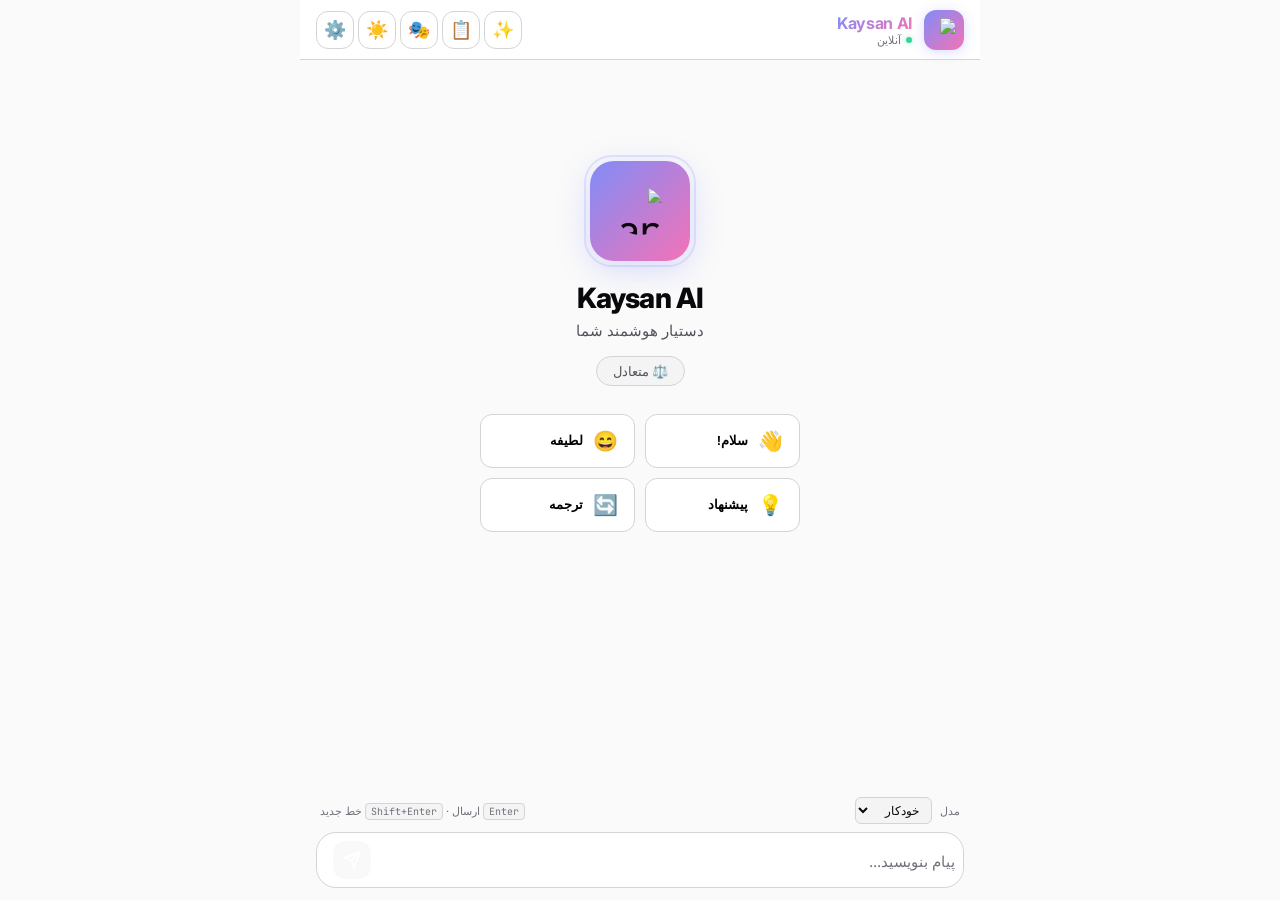
==== web/index.html @ a4ddde51 "UI/UX improvements and bug fixes - Enlarged welcome logo from 20px to 48px - Added welcomeIn animati" ====
<!DOCTYPE html>
<html lang="fa" dir="rtl">
<head>
  <meta charset="UTF-8">
  <meta name="viewport" content="width=device-width, initial-scale=1.0">
  <meta name="description" content="Kaysan AI — دستیار هوشمند شما">
  <meta name="theme-color" content="#818cf8">
  <meta name="apple-mobile-web-app-capable" content="yes">
  <meta name="apple-mobile-web-app-status-bar-style" content="black-translucent">
  <title>Kaysan AI</title>
  <link rel="manifest" href="/manifest.json">
  <link rel="icon" href="/logo.png">
  <link rel="preconnect" href="https://fonts.googleapis.com">
  <link rel="preconnect" href="https://fonts.gstatic.com" crossorigin>
  <link href="https://fonts.googleapis.com/css2?family=Inter:wght@300;400;500;600;700;800;900&family=JetBrains+Mono:wght@400;500&display=swap" rel="stylesheet">
  <link rel="stylesheet" href="style.css">
</head>
<body>
  <div id="app">
    <noscript>
      <div style="text-align:center;padding:40px;color:#fafafa;background:#09090b;min-height:100vh;font-family:Inter,sans-serif;">
        <h1>Kaysan AI</h1>
        <p>برای استفاده از Kaysan AI جاوااسکریپت را فعال کنید.</p>
      </div>
    </noscript>

    <header class="header" role="banner">
      <div class="header-l">
        <div class="brand">
          <div class="brand-icon">
            <img src="/logo.png" alt="Kaysan" class="brain-emoji" style="width:24px;height:24px;border-radius:50%;">
            <span class="pulse-ring"></span>
          </div>
          <div class="brand-text">
            <div class="brand-name">Kaysan AI</div>
            <div class="brand-status">
              <span class="status-dot"></span>
              <span id="status-text">آنلاین</span>
            </div>
          </div>
        </div>
      </div>
      <div class="header-r">
        <button id="new-chat-btn" class="icon-btn" aria-label="New Chat" title="مکالمه جدید">
          <span class="icon-text">✨</span>
        </button>
        <button id="history-btn" class="icon-btn" aria-label="History" title="تاریخچه">
          <span class="icon-text">📋</span>
        </button>
        <button id="personality-toggle" class="icon-btn" aria-label="Personality">
          <span class="icon-text">🎭</span>
        </button>
        <button id="theme-toggle" class="icon-btn" aria-label="Theme">
          <span class="icon-text" id="theme-icon">🌙</span>
        </button>
        <button id="settings-btn" class="icon-btn" aria-label="Settings" title="تنظیمات">
          <span class="icon-text">⚙️</span>
        </button>
      </div>
    </header>

    <aside id="personality-panel" class="sidebar" role="complementary" aria-label="تنظیمات شخصیت">
      <div class="sidebar-head">
        <h2>تنظیمات شخصیت</h2>
        <button id="sidebar-close" class="icon-btn-sm" aria-label="Close">✕</button>
      </div>
      <div class="sidebar-body">
        <div class="group">
          <div class="group-label">حالت پیش‌فرض</div>
          <div id="preset-list" class="preset-list"></div>
        </div>
        <div class="group">
          <div class="group-label">تنظیمات دقیق</div>
          <div class="slider-row">
            <div class="slider-head">
              <span>لحن</span>
              <span class="slider-val" id="val-tone"></span>
            </div>
            <input type="range" id="s-tone" min="0" max="4" value="2" class="slider">
            <div class="slider-labels"><span>رک</span><span>ملایم</span><span>عادی</span><span>رسمی</span><span>پرانرژی</span></div>
          </div>
          <div class="slider-row">
            <div class="slider-head">
              <span>حجم پاسخ</span>
              <span class="slider-val" id="val-verbosity"></span>
            </div>
            <input type="range" id="s-verbosity" min="0" max="3" value="1" class="slider">
            <div class="slider-labels"><span>خیلی کوتاه</span><span>کوتاه</span><span>متعادل</span><span>مفصل</span></div>
          </div>
          <div class="slider-row">
            <div class="slider-head">
              <span>طنز</span>
              <span class="slider-val" id="val-humor"></span>
            </div>
            <input type="range" id="s-humor" min="0" max="3" value="1" class="slider">
            <div class="slider-labels"><span>بدون</span><span>کم</span><span>متعادل</span><span>زیاد</span></div>
          </div>
          <div class="slider-row">
            <div class="slider-head">
              <span>ایموجی</span>
              <span class="slider-val" id="val-emoji"></span>
            </div>
            <input type="range" id="s-emoji" min="0" max="3" value="1" class="slider">
            <div class="slider-labels"><span>بدون</span><span>کم</span><span>عادی</span><span>زیاد</span></div>
          </div>
          <div class="slider-row">
            <div class="slider-head">
              <span>احساسات</span>
              <span class="slider-val" id="val-emotion"></span>
            </div>
            <input type="range" id="s-emotion" min="0" max="3" value="1" class="slider">
            <div class="slider-labels"><span>آرام</span><span>عادی</span><span>گرم</span><span>پرانرژی</span></div>
          </div>
        </div>
        <div class="group">
          <div class="group-label">پرامپت سفارشی</div>
          <textarea id="custom-prompt" class="textarea" rows="3" placeholder="مثلاً: تو یه دوست صمیمی هستی که همیشه با شوخی جواب میدی..."></textarea>
        </div>
        <div class="group">
          <button id="save-btn" class="btn-primary">ذخیره تنظیمات</button>
          <button id="reset-btn" class="btn-ghost">بازنشانی</button>
        </div>
      </div>
    </aside>

    <aside id="history-panel" class="sidebar sidebar-left" role="complementary" aria-label="تاریخچه مکالمات">
      <div class="sidebar-head">
        <h2>تاریخچه</h2>
        <button id="history-close" class="icon-btn-sm" aria-label="Close">✕</button>
      </div>
      <div class="sidebar-body">
        <div id="conversations-list" class="conversations-list"></div>
      </div>
    </aside>

    <aside id="settings-panel" class="sidebar sidebar-left" role="complementary" aria-label="تنظیمات">
      <div class="sidebar-head">
        <h2>تنظیمات</h2>
        <button id="settings-close" class="icon-btn-sm" aria-label="Close">✕</button>
      </div>
      <div class="sidebar-body">
        <div class="group">
          <div class="group-label">زبان</div>
          <div id="lang-selector" class="lang-selector">
            <button class="lang-btn active" data-lang="ku">کوردی</button>
            <button class="lang-btn" data-lang="fa">فارسی</button>
            <button class="lang-btn" data-lang="en">English</button>
          </div>
        </div>
        <div class="group">
          <div class="group-label">صدا</div>
          <div class="toggle-row">
            <span>ورودی صوتی</span>
            <label class="toggle">
              <input type="checkbox" id="voice-input-toggle">
              <span class="toggle-slider"></span>
            </label>
          </div>
          <div class="toggle-row">
            <span>خروجی صوتی</span>
            <label class="toggle">
              <input type="checkbox" id="voice-output-toggle">
              <span class="toggle-slider"></span>
            </label>
          </div>
        </div>
        <div class="group">
          <div class="group-label">پیشرفته</div>
          <div class="toggle-row">
            <span>استریمینگ پاسخ</span>
            <label class="toggle">
              <input type="checkbox" id="streaming-toggle" checked>
              <span class="toggle-slider"></span>
            </label>
          </div>
          <button id="clear-all-btn" class="btn-ghost btn-danger">پاک کردن همه مکالمات</button>
        </div>
      </div>
    </aside>

    <div id="sidebar-backdrop" class="backdrop" aria-hidden="true"></div>

    <main class="chat-area" id="chat-area" role="log" aria-live="polite" aria-label="ناحیه چت">
      <div id="welcome-screen" class="welcome">
        <div class="welcome-icon">
          <img src="/logo.png" alt="Kaysan" style="width:48px;height:48px;border-radius:50%;">
        </div>
        <h1>Kaysan AI</h1>
        <p class="welcome-sub">دستیار هوشمند شما</p>
        <div id="personality-badge" class="badge">⚖️ متعادل</div>
        <div class="quick-grid">
          <button class="quick-card" data-msg="سلام، حالت چطوره؟" aria-label="سلام">
            <span class="quick-emoji">👋</span>
            <span class="quick-text">سلام!</span>
          </button>
          <button class="quick-card" data-msg="یه لطیفه بگو" aria-label="لطیفه">
            <span class="quick-emoji">😄</span>
            <span class="quick-text">لطیفه</span>
          </button>
          <button class="quick-card" data-msg="یه پیشنهاد بده" aria-label="پیشنهاد">
            <span class="quick-emoji">💡</span>
            <span class="quick-text">پیشنهاد</span>
          </button>
          <button class="quick-card" data-msg="ترجمه کن: hello world" aria-label="ترجمه">
            <span class="quick-emoji">🔄</span>
            <span class="quick-text">ترجمه</span>
          </button>
        </div>
      </div>

      <div id="messages" class="messages"></div>

      <div id="typing-indicator" class="typing hidden">
        <div class="typing-avatar"><img src="/logo.png" alt="Kaysan" style="width:24px;height:24px;border-radius:50%;"></div>
        <div class="typing-bubble">
          <span class="dot"></span>
          <span class="dot"></span>
          <span class="dot"></span>
        </div>
      </div>
    </main>

    <footer class="input-footer" role="contentinfo">
      <div class="input-chrome">
        <div class="input-toolbar">
          <div class="model-pill">
            <span class="model-label">مدل</span>
            <select id="model-select" class="model-select" aria-label="انتخاب مدل">
              <option value="auto">خودکار</option>
              <option value="chat">چت</option>
              <option value="code">کد</option>
              <option value="reason">استدلال</option>
            </select>
          </div>
          <div class="shortcut-hint">
            <kbd>Enter</kbd> ارسال · <kbd>Shift+Enter</kbd> خط جدید
          </div>
        </div>
        <div class="input-box">
          <button id="voice-btn" class="voice-btn" aria-label="Voice Input" title="ورودی صوتی">
            <svg width="18" height="18" viewBox="0 0 24 24" fill="none" stroke="currentColor" stroke-width="2" stroke-linecap="round" stroke-linejoin="round">
              <path d="M12 1a3 3 0 0 0-3 3v8a3 3 0 0 0 6 0V4a3 3 0 0 0-3-3z"></path>
              <path d="M19 10v2a7 7 0 0 1-14 0v-2"></path>
              <line x1="12" y1="19" x2="12" y2="23"></line>
              <line x1="8" y1="23" x2="16" y2="23"></line>
            </svg>
          </button>
          <textarea id="msg-input" class="msg-input" rows="1" placeholder="پیام بنویسید..." aria-label="پیام"></textarea>
          <button id="send-btn" class="send-btn" disabled aria-label="Send">
            <svg width="18" height="18" viewBox="0 0 24 24" fill="none" stroke="currentColor" stroke-width="2.5" stroke-linecap="round" stroke-linejoin="round">
              <line x1="22" y1="2" x2="11" y2="13"></line>
              <polygon points="22 2 15 22 11 13 2 9 22 2"></polygon>
            </svg>
          </button>
        </div>
      </div>
    </footer>
  </div>

  <div id="toast" class="toast hidden" aria-live="assertive"></div>

  <div id="keyboard-shortcuts" class="shortcuts-overlay hidden">
    <div class="shortcuts-card">
      <h3>میانبرهای صفحه‌کلید</h3>
      <div class="shortcut-list">
        <div class="shortcut-item"><kbd>Ctrl</kbd>+<kbd>K</kbd><span>جستجو</span></div>
        <div class="shortcut-item"><kbd>Ctrl</kbd>+<kbd>/</kbd><span>راهنما</span></div>
        <div class="shortcut-item"><kbd>Ctrl</kbd>+<kbd>N</kbd><span>مکالمه جدید</span></div>
        <div class="shortcut-item"><kbd>Ctrl</kbd>+<kbd>Shift</kbd>+<kbd>C</kbd><span>کپی آخرین پاسخ</span></div>
        <div class="shortcut-item"><kbd>Esc</kbd><span>بستن پنل</span></div>
      </div>
      <button id="close-shortcuts" class="btn-ghost">بستن</button>
    </div>
  </div>

  <script src="app.js"></script>
</body>
</html>
---- web/style.css ----
/* ============================================
   Kaysan AI — Modern UI (2026)
   ============================================ */

:root {
  --c-bg: #09090b;
  --c-surface: #111113;
  --c-surface-2: #18181b;
  --c-surface-3: #1f1f23;
  --c-border: #27272a;
  --c-border-2: #3f3f46;
  --c-text: #fafafa;
  --c-text-2: #a1a1aa;
  --c-text-3: #71717a;
  --c-accent: #818cf8;
  --c-accent-2: #6366f1;
  --c-accent-3: #4f46e5;
  --c-pink: #f472b6;
  --c-green: #34d399;
  --c-red: #f87171;
  --c-orange: #fb923c;
  --c-gradient: linear-gradient(135deg, #818cf8, #f472b6);

  --header-h: 60px;
  --footer-h: 72px;
  --sidebar-w: 340px;
  --radius: 12px;
  --radius-lg: 16px;
  --radius-xl: 20px;

  --font: 'Inter', -apple-system, BlinkMacSystemFont, sans-serif;
  --font-mono: 'JetBrains Mono', monospace;

  --transition-fast: 0.15s cubic-bezier(0.4, 0, 0.2, 1);
  --transition-normal: 0.3s cubic-bezier(0.4, 0, 0.2, 1);
  --transition-spring: 0.5s cubic-bezier(0.34, 1.56, 0.64, 1);
}

body.light {
  --c-bg: #fafafa;
  --c-surface: #ffffff;
  --c-surface-2: #f4f4f5;
  --c-surface-3: #e4e4e7;
  --c-border: #d4d4d8;
  --c-border-2: #a1a1aa;
  --c-text: #09090b;
  --c-text-2: #52525b;
  --c-text-3: #71717a;
}

/* ============================================
   Reset & Base
   ============================================ */
*, *::before, *::after {
  margin: 0;
  padding: 0;
  box-sizing: border-box;
}

html {
  height: 100%;
  -webkit-text-size-adjust: 100%;
}

body {
  height: 100%;
  font-family: var(--font);
  background: var(--c-bg);
  color: var(--c-text);
  overflow: hidden;
  -webkit-font-smoothing: antialiased;
  -moz-osx-font-smoothing: grayscale;
}

/* ============================================
   Focus Styles (Accessibility)
   ============================================ */
:focus-visible {
  outline: 2px solid var(--c-accent);
  outline-offset: 2px;
}

button:focus-visible,
input:focus-visible,
select:focus-visible,
textarea:focus-visible {
  outline: 2px solid var(--c-accent);
  outline-offset: 2px;
}

/* ============================================
   Reduced Motion
   ============================================ */
@media (prefers-reduced-motion: reduce) {
  *, *::before, *::after {
    animation-duration: 0.01ms !important;
    animation-iteration-count: 1 !important;
    transition-duration: 0.01ms !important;
  }
}

/* ============================================
   App Shell
   ============================================ */
#app {
  display: flex;
  flex-direction: column;
  height: 100%;
  max-width: 680px;
  margin: 0 auto;
  position: relative;
}

/* ============================================
   Header
   ============================================ */
.header {
  height: var(--header-h);
  display: flex;
  align-items: center;
  justify-content: space-between;
  padding: 0 16px;
  background: var(--c-surface);
  border-bottom: 1px solid var(--c-border);
  flex-shrink: 0;
  z-index: 50;
  backdrop-filter: blur(12px);
  -webkit-backdrop-filter: blur(12px);
}

.brand {
  display: flex;
  align-items: center;
  gap: 12px;
}

.brand-icon {
  position: relative;
  width: 40px;
  height: 40px;
  display: flex;
  align-items: center;
  justify-content: center;
  background: var(--c-gradient);
  border-radius: var(--radius);
  font-size: 20px;
  box-shadow: 0 2px 12px rgba(129, 140, 248, 0.3);
  transition: all var(--transition-normal);
}

.brand-icon:hover {
  transform: scale(1.05);
  box-shadow: 0 4px 20px rgba(129, 140, 248, 0.5);
}

.pulse-ring {
  position: absolute;
  inset: -3px;
  border: 2px solid var(--c-accent);
  border-radius: calc(var(--radius) + 3px);
  opacity: 0;
  animation: pulse-ring 3s ease-out infinite;
}

@keyframes pulse-ring {
  0% { opacity: 0.6; transform: scale(0.95); }
  100% { opacity: 0; transform: scale(1.15); }
}

.brand-text {
  display: flex;
  flex-direction: column;
}

.brand-name {
  font-size: 16px;
  font-weight: 700;
  letter-spacing: -0.02em;
  background: var(--c-gradient);
  -webkit-background-clip: text;
  -webkit-text-fill-color: transparent;
  background-clip: text;
}

.brand-status {
  display: flex;
  align-items: center;
  gap: 5px;
  font-size: 11px;
  color: var(--c-text-3);
}

.status-dot {
  width: 6px;
  height: 6px;
  background: var(--c-green);
  border-radius: 50%;
  box-shadow: 0 0 6px rgba(52, 211, 153, 0.5);
}

.header-r {
  display: flex;
  gap: 4px;
}

.icon-btn {
  width: 38px;
  height: 38px;
  display: flex;
  align-items: center;
  justify-content: center;
  background: transparent;
  border: 1px solid var(--c-border);
  border-radius: var(--radius);
  cursor: pointer;
  transition: all var(--transition-fast);
  font-size: 18px;
}

.icon-btn:hover {
  background: var(--c-surface-2);
  border-color: var(--c-border-2);
}

.icon-btn:active {
  transform: scale(0.92);
}

/* ============================================
   Sidebars
   ============================================ */
.sidebar {
  position: fixed;
  top: 0;
  right: 0;
  width: var(--sidebar-w);
  height: 100%;
  background: var(--c-surface);
  border-left: 1px solid var(--c-border);
  z-index: 200;
  transform: translateX(100%);
  transition: transform var(--transition-normal);
  display: flex;
  flex-direction: column;
  overflow: hidden;
}

.sidebar-left {
  right: auto;
  left: 0;
  border-left: none;
  border-right: 1px solid var(--c-border);
  transform: translateX(-100%);
}

.sidebar-left.open {
  transform: translateX(0);
}

.sidebar.open {
  transform: translateX(0);
}

.sidebar-head {
  display: flex;
  align-items: center;
  justify-content: space-between;
  padding: 16px 20px;
  border-bottom: 1px solid var(--c-border);
  flex-shrink: 0;
}

.sidebar-head h2 {
  font-size: 16px;
  font-weight: 700;
}

.icon-btn-sm {
  width: 30px;
  height: 30px;
  display: flex;
  align-items: center;
  justify-content: center;
  background: var(--c-surface-2);
  border: none;
  border-radius: 8px;
  color: var(--c-text-2);
  font-size: 14px;
  cursor: pointer;
  transition: all var(--transition-fast);
}

.icon-btn-sm:hover {
  background: var(--c-surface-3);
  color: var(--c-text);
}

.sidebar-body {
  flex: 1;
  overflow-y: auto;
  padding: 16px 20px;
  scrollbar-width: thin;
  scrollbar-color: var(--c-border) transparent;
}

.sidebar-body::-webkit-scrollbar { width: 4px; }
.sidebar-body::-webkit-scrollbar-track { background: transparent; }
.sidebar-body::-webkit-scrollbar-thumb { background: var(--c-border); border-radius: 4px; }

.group {
  margin-bottom: 24px;
}

.group-label {
  font-size: 11px;
  font-weight: 600;
  color: var(--c-text-3);
  text-transform: uppercase;
  letter-spacing: 0.08em;
  margin-bottom: 12px;
}

/* Preset List */
.preset-list {
  display: grid;
  grid-template-columns: 1fr 1fr;
  gap: 8px;
}

.preset-item {
  display: flex;
  align-items: center;
  gap: 10px;
  padding: 12px;
  background: var(--c-surface-2);
  border: 1.5px solid transparent;
  border-radius: var(--radius);
  cursor: pointer;
  transition: all var(--transition-fast);
}

.preset-item:hover {
  border-color: var(--c-border-2);
}

.preset-item.active {
  border-color: var(--c-accent);
  background: rgba(129, 140, 248, 0.08);
}

.preset-item.active .preset-icon {
  transform: scale(1.1);
}

.preset-icon {
  font-size: 22px;
  transition: transform var(--transition-fast);
}

.preset-name {
  font-size: 13px;
  font-weight: 600;
  line-height: 1.3;
}

/* Sliders */
.slider-row {
  margin-bottom: 18px;
}

.slider-head {
  display: flex;
  justify-content: space-between;
  align-items: center;
  margin-bottom: 8px;
}

.slider-head span:first-child {
  font-size: 13px;
  font-weight: 500;
}

.slider-val {
  font-size: 12px;
  color: var(--c-accent);
  font-weight: 600;
}

.slider {
  width: 100%;
  height: 4px;
  -webkit-appearance: none;
  appearance: none;
  background: var(--c-surface-3);
  border-radius: 4px;
  outline: none;
  cursor: pointer;
}

.slider::-webkit-slider-thumb {
  -webkit-appearance: none;
  width: 16px;
  height: 16px;
  background: var(--c-accent);
  border-radius: 50%;
  cursor: pointer;
  box-shadow: 0 0 8px rgba(129, 140, 248, 0.4);
  transition: transform var(--transition-fast);
}

.slider::-webkit-slider-thumb:hover {
  transform: scale(1.2);
}

.slider::-moz-range-thumb {
  width: 16px;
  height: 16px;
  background: var(--c-accent);
  border: none;
  border-radius: 50%;
  cursor: pointer;
}

.slider-labels {
  display: flex;
  justify-content: space-between;
  margin-top: 4px;
  font-size: 10px;
  color: var(--c-text-3);
}

/* Textarea */
.textarea {
  width: 100%;
  padding: 10px 12px;
  background: var(--c-surface-2);
  border: 1px solid var(--c-border);
  border-radius: var(--radius);
  color: var(--c-text);
  font-size: 13px;
  font-family: var(--font);
  resize: vertical;
  min-height: 60px;
  line-height: 1.5;
  transition: border-color var(--transition-fast);
}

.textarea:focus {
  outline: none;
  border-color: var(--c-accent);
}

.textarea::placeholder {
  color: var(--c-text-3);
}

/* Buttons */
.btn-primary {
  width: 100%;
  padding: 12px;
  background: var(--c-gradient);
  border: none;
  border-radius: var(--radius);
  color: #fff;
  font-size: 14px;
  font-weight: 600;
  font-family: var(--font);
  cursor: pointer;
  transition: all var(--transition-fast);
  margin-bottom: 8px;
}

.btn-primary:hover {
  box-shadow: 0 4px 16px rgba(129, 140, 248, 0.35);
  transform: translateY(-1px);
}

.btn-primary:active {
  transform: translateY(0);
}

.btn-ghost {
  width: 100%;
  padding: 10px;
  background: transparent;
  border: 1px solid var(--c-border);
  border-radius: var(--radius);
  color: var(--c-text-2);
  font-size: 13px;
  font-family: var(--font);
  cursor: pointer;
  transition: all var(--transition-fast);
}

.btn-ghost:hover {
  background: var(--c-surface-2);
  color: var(--c-text);
}

.btn-danger {
  border-color: var(--c-red);
  color: var(--c-red);
}

.btn-danger:hover {
  background: rgba(248, 113, 113, 0.1);
}

/* Lang Selector */
.lang-selector {
  display: flex;
  gap: 8px;
}

.lang-btn {
  flex: 1;
  padding: 10px;
  background: var(--c-surface-2);
  border: 1.5px solid transparent;
  border-radius: var(--radius);
  color: var(--c-text-2);
  font-size: 13px;
  font-weight: 600;
  font-family: var(--font);
  cursor: pointer;
  transition: all var(--transition-fast);
}

.lang-btn:hover {
  border-color: var(--c-border-2);
}

.lang-btn.active {
  border-color: var(--c-accent);
  background: rgba(129, 140, 248, 0.08);
  color: var(--c-accent);
}

/* Toggle */
.toggle-row {
  display: flex;
  align-items: center;
  justify-content: space-between;
  padding: 10px 0;
  border-bottom: 1px solid var(--c-border);
}

.toggle-row:last-child {
  border-bottom: none;
}

.toggle-row span {
  font-size: 13px;
  font-weight: 500;
}

.toggle {
  position: relative;
  width: 44px;
  height: 24px;
}

.toggle input {
  opacity: 0;
  width: 0;
  height: 0;
}

.toggle-slider {
  position: absolute;
  inset: 0;
  background: var(--c-surface-3);
  border-radius: 12px;
  cursor: pointer;
  transition: background var(--transition-fast);
}

.toggle-slider::before {
  content: '';
  position: absolute;
  width: 18px;
  height: 18px;
  left: 3px;
  bottom: 3px;
  background: #fff;
  border-radius: 50%;
  transition: transform var(--transition-fast);
}

.toggle input:checked + .toggle-slider {
  background: var(--c-accent);
}

.toggle input:checked + .toggle-slider::before {
  transform: translateX(20px);
}

/* Conversations List */
.conversations-list {
  display: flex;
  flex-direction: column;
  gap: 4px;
}

.conv-item {
  display: flex;
  align-items: center;
  gap: 10px;
  padding: 12px;
  background: var(--c-surface-2);
  border: 1.5px solid transparent;
  border-radius: var(--radius);
  cursor: pointer;
  transition: all var(--transition-fast);
}

.conv-item:hover {
  border-color: var(--c-border-2);
}

.conv-item.active {
  border-color: var(--c-accent);
  background: rgba(129, 140, 248, 0.08);
}

.conv-icon {
  font-size: 18px;
}

.conv-info {
  flex: 1;
  min-width: 0;
}

.conv-title {
  font-size: 13px;
  font-weight: 600;
  white-space: nowrap;
  overflow: hidden;
  text-overflow: ellipsis;
}

.conv-date {
  font-size: 11px;
  color: var(--c-text-3);
}

.conv-delete {
  width: 24px;
  height: 24px;
  display: flex;
  align-items: center;
  justify-content: center;
  background: transparent;
  border: none;
  border-radius: 6px;
  color: var(--c-text-3);
  font-size: 14px;
  cursor: pointer;
  opacity: 0;
  transition: all var(--transition-fast);
}

.conv-item:hover .conv-delete {
  opacity: 1;
}

.conv-delete:hover {
  background: rgba(248, 113, 113, 0.1);
  color: var(--c-red);
}

/* Backdrop */
.backdrop {
  position: fixed;
  inset: 0;
  background: rgba(0, 0, 0, 0.5);
  z-index: 150;
  opacity: 0;
  pointer-events: none;
  transition: opacity var(--transition-normal);
}

.backdrop.visible {
  opacity: 1;
  pointer-events: auto;
}

/* ============================================
   Chat Area
   ============================================ */
.chat-area {
  flex: 1;
  overflow-y: auto;
  padding: 16px;
  scroll-behavior: smooth;
  scrollbar-width: thin;
  scrollbar-color: var(--c-border) transparent;
}

.chat-area::-webkit-scrollbar { width: 4px; }
.chat-area::-webkit-scrollbar-track { background: transparent; }
.chat-area::-webkit-scrollbar-thumb { background: var(--c-border); border-radius: 4px; }

/* Welcome */
.welcome {
  display: flex;
  flex-direction: column;
  align-items: center;
  justify-content: center;
  min-height: 60vh;
  text-align: center;
  animation: welcomeIn 0.8s cubic-bezier(0.34, 1.56, 0.64, 1);
}

@keyframes welcomeIn {
  from { opacity: 0; transform: translateY(20px) scale(0.95); }
  to { opacity: 1; transform: translateY(0) scale(1); }
}

.welcome-icon {
  width: 100px;
  height: 100px;
  display: flex;
  align-items: center;
  justify-content: center;
  font-size: 44px;
  background: var(--c-gradient);
  border-radius: 24px;
  margin-bottom: 20px;
  box-shadow: 0 8px 32px rgba(129, 140, 248, 0.3);
  position: relative;
}

.welcome-icon::after {
  content: '';
  position: absolute;
  inset: -6px;
  border: 2px solid rgba(129, 140, 248, 0.2);
  border-radius: 28px;
  animation: pulse-ring 3s ease-out infinite;
}

.welcome h1 {
  font-size: 28px;
  font-weight: 800;
  letter-spacing: -0.03em;
  margin-bottom: 6px;
}

.welcome-sub {
  font-size: 15px;
  color: var(--c-text-2);
  margin-bottom: 16px;
}

.badge {
  display: inline-flex;
  align-items: center;
  gap: 6px;
  padding: 6px 16px;
  background: var(--c-surface-2);
  border: 1px solid var(--c-border);
  border-radius: 20px;
  font-size: 13px;
  font-weight: 500;
  color: var(--c-text-2);
  margin-bottom: 28px;
}

.quick-grid {
  display: grid;
  grid-template-columns: 1fr 1fr;
  gap: 10px;
  width: 100%;
  max-width: 320px;
}

.quick-card {
  display: flex;
  align-items: center;
  gap: 10px;
  padding: 14px 16px;
  background: var(--c-surface);
  border: 1px solid var(--c-border);
  border-radius: var(--radius);
  cursor: pointer;
  transition: all var(--transition-fast);
  text-align: right;
}

.quick-card:hover {
  border-color: var(--c-accent);
  background: var(--c-surface-2);
  transform: translateY(-2px);
  box-shadow: 0 4px 12px rgba(0, 0, 0, 0.2);
}

.quick-card:active {
  transform: translateY(0) scale(0.98);
}

.quick-emoji { font-size: 20px; }

.quick-text {
  font-size: 13px;
  font-weight: 600;
}

/* Messages */
.messages {
  display: flex;
  flex-direction: column;
  gap: 4px;
}

.msg {
  display: flex;
  gap: 10px;
  max-width: 85%;
  animation: msgIn 0.3s ease;
}

@keyframes msgIn {
  from { opacity: 0; transform: translateY(8px); }
  to { opacity: 1; transform: translateY(0); }
}

.msg.user {
  flex-direction: row-reverse;
  align-self: flex-end;
}

.msg.bot {
  align-self: flex-start;
}

.msg-avatar {
  width: 32px;
  height: 32px;
  border-radius: 10px;
  display: flex;
  align-items: center;
  justify-content: center;
  font-size: 16px;
  flex-shrink: 0;
  margin-top: 2px;
}

.msg.bot .msg-avatar {
  background: var(--c-gradient);
}

.msg.user .msg-avatar {
  background: var(--c-surface-3);
}

.msg-body {
  display: flex;
  flex-direction: column;
  gap: 4px;
}

.msg-content {
  padding: 10px 14px;
  font-size: 14px;
  line-height: 1.65;
  white-space: pre-wrap;
  word-break: break-word;
  border-radius: var(--radius-lg);
}

.msg.bot .msg-content {
  background: var(--c-surface);
  border: 1px solid var(--c-border);
  border-top-right-radius: 4px;
  color: var(--c-text);
}

.msg.user .msg-content {
  background: var(--c-accent-2);
  color: #fff;
  border-top-left-radius: 4px;
}

/* Markdown in bot messages */
.msg.bot .msg-content code {
  background: var(--c-surface-3);
  padding: 2px 6px;
  border-radius: 4px;
  font-family: var(--font-mono);
  font-size: 13px;
}

.msg.bot .msg-content pre {
  background: var(--c-surface-3);
  padding: 12px;
  border-radius: var(--radius);
  overflow-x: auto;
  margin: 8px 0;
}

.msg.bot .msg-content pre code {
  background: none;
  padding: 0;
}

.msg.bot .msg-content strong {
  font-weight: 700;
}

.msg.bot .msg-content em {
  font-style: italic;
  color: var(--c-text-2);
}

.msg.bot .msg-content ul,
.msg.bot .msg-content ol {
  padding-right: 20px;
  margin: 8px 0;
}

.msg.bot .msg-content li {
  margin: 4px 0;
}

.msg.bot .msg-content blockquote {
  border-right: 3px solid var(--c-accent);
  padding-right: 12px;
  margin: 8px 0;
  color: var(--c-text-2);
}

.msg.bot .msg-content a {
  color: var(--c-accent);
  text-decoration: underline;
}

.msg.bot .msg-content h1,
.msg.bot .msg-content h2,
.msg.bot .msg-content h3 {
  margin: 12px 0 8px;
  font-weight: 700;
}

.msg.bot .msg-content h1 { font-size: 18px; }
.msg.bot .msg-content h2 { font-size: 16px; }
.msg.bot .msg-content h3 { font-size: 14px; }

/* Message Actions */
.msg-actions {
  display: flex;
  gap: 4px;
  opacity: 0;
  transition: opacity var(--transition-fast);
}

.msg:hover .msg-actions {
  opacity: 1;
}

.msg-action-btn:hover {
  background: var(--c-surface-3);
  transform: scale(1.1);
}

.msg-action-btn {
  width: 28px;
  height: 28px;
  display: flex;
  align-items: center;
  justify-content: center;
  background: var(--c-surface-2);
  border: 1px solid var(--c-border);
  border-radius: 6px;
  color: var(--c-text-3);
  font-size: 12px;
  cursor: pointer;
  transition: all var(--transition-fast);
}

.msg-action-btn:hover {
  background: var(--c-surface-3);
  color: var(--c-text);
}

/* Typing */
.typing {
  display: flex;
  gap: 10px;
  align-items: center;
  padding: 4px 0;
}

.typing-avatar {
  width: 32px;
  height: 32px;
  border-radius: 10px;
  background: var(--c-gradient);
  display: flex;
  align-items: center;
  justify-content: center;
  font-size: 16px;
  flex-shrink: 0;
}

.typing-bubble {
  display: flex;
  gap: 4px;
  padding: 12px 16px;
  background: var(--c-surface);
  border: 1px solid var(--c-border);
  border-radius: var(--radius-lg);
  border-top-right-radius: 4px;
}

.dot {
  width: 6px;
  height: 6px;
  background: var(--c-text-3);
  border-radius: 50%;
  animation: dotBounce 1.4s ease-in-out infinite;
}

.dot:nth-child(2) { animation-delay: 0.15s; }
.dot:nth-child(3) { animation-delay: 0.3s; }

@keyframes dotBounce {
  0%, 60%, 100% { transform: translateY(0); opacity: 0.4; }
  30% { transform: translateY(-5px); opacity: 1; }
}

/* ============================================
   Input Footer
   ============================================ */
.input-footer {
  padding: 8px 16px 12px;
  background: var(--c-bg);
  flex-shrink: 0;
}

.input-chrome {
  display: flex;
  flex-direction: column;
  gap: 8px;
}

.input-toolbar {
  display: flex;
  align-items: center;
  justify-content: space-between;
  padding: 0 4px;
}

.model-pill {
  display: flex;
  align-items: center;
  gap: 8px;
}

.model-label {
  font-size: 11px;
  color: var(--c-text-3);
  font-weight: 500;
}

.model-select {
  padding: 4px 8px;
  background: var(--c-surface-2);
  border: 1px solid var(--c-border);
  border-radius: 6px;
  color: var(--c-text);
  font-size: 12px;
  font-family: var(--font);
  cursor: pointer;
  outline: none;
}

.model-select:focus {
  border-color: var(--c-accent);
}

.shortcut-hint {
  font-size: 11px;
  color: var(--c-text-3);
}

.shortcut-hint kbd {
  background: var(--c-surface-2);
  border: 1px solid var(--c-border);
  border-radius: 4px;
  padding: 1px 5px;
  font-family: var(--font-mono);
  font-size: 10px;
}

.input-box {
  display: flex;
  align-items: flex-end;
  gap: 8px;
  padding: 8px 8px 8px 16px;
  background: var(--c-surface);
  border: 1.5px solid var(--c-border);
  border-radius: var(--radius-xl);
  transition: border-color var(--transition-fast);
}

.input-box:focus-within {
  border-color: var(--c-accent);
  box-shadow: 0 0 0 3px rgba(129, 140, 248, 0.1);
}

.msg-input {
  flex: 1;
  padding: 6px 0;
  background: none;
  border: none;
  color: var(--c-text);
  font-size: 15px;
  font-family: var(--font);
  resize: none;
  max-height: 120px;
  line-height: 1.5;
  outline: none;
}

.msg-input::placeholder {
  color: var(--c-text-3);
}

.send-btn {
  width: 38px;
  height: 38px;
  display: flex;
  align-items: center;
  justify-content: center;
  background: var(--c-accent);
  border: none;
  border-radius: 12px;
  color: #fff;
  cursor: pointer;
  transition: all var(--transition-fast);
  flex-shrink: 0;
}

.send-btn:disabled {
  opacity: 0.2;
  cursor: not-allowed;
  transform: none;
  background: var(--c-surface-3);
}

.send-btn:not(:disabled):hover {
  background: var(--c-accent-2);
  transform: scale(1.05);
}

.send-btn:not(:disabled):active {
  transform: scale(0.95);
}

/* Voice Button */
.voice-btn {
  width: 38px;
  height: 38px;
  display: flex;
  align-items: center;
  justify-content: center;
  background: transparent;
  border: 1px solid var(--c-border);
  border-radius: 12px;
  color: var(--c-text-3);
  cursor: pointer;
  transition: all var(--transition-fast);
  flex-shrink: 0;
}

.voice-btn:hover {
  background: var(--c-surface-2);
  color: var(--c-text);
}

.voice-btn.recording {
  background: var(--c-red);
  color: #fff;
  border-color: var(--c-red);
  animation: pulse-recording 1s ease-in-out infinite;
}

@keyframes pulse-recording {
  0%, 100% { box-shadow: 0 0 0 0 rgba(248, 113, 113, 0.4); }
  50% { box-shadow: 0 0 0 8px rgba(248, 113, 113, 0); }
}

/* ============================================
   Toast
   ============================================ */
.toast {
  position: fixed;
  bottom: 100px;
  left: 50%;
  transform: translateX(-50%) translateY(20px);
  padding: 10px 20px;
  background: var(--c-green);
  color: #fff;
  border-radius: var(--radius);
  font-size: 13px;
  font-weight: 600;
  z-index: 9999;
  opacity: 0;
  transition: all var(--transition-normal);
  pointer-events: none;
}

.toast.show {
  opacity: 1;
  transform: translateX(-50%) translateY(0);
}

.toast.error {
  background: var(--c-red);
}

/* ============================================
   Keyboard Shortcuts Overlay
   ============================================ */
.shortcuts-overlay {
  position: fixed;
  inset: 0;
  background: rgba(0, 0, 0, 0.6);
  display: flex;
  align-items: center;
  justify-content: center;
  z-index: 9998;
  animation: fadeIn 0.2s ease;
}

.shortcuts-card {
  background: var(--c-surface);
  border: 1px solid var(--c-border);
  border-radius: var(--radius-lg);
  padding: 24px;
  max-width: 400px;
  width: 90%;
}

.shortcuts-card h3 {
  font-size: 16px;
  font-weight: 700;
  margin-bottom: 16px;
}

.shortcut-list {
  display: flex;
  flex-direction: column;
  gap: 12px;
  margin-bottom: 20px;
}

.shortcut-item {
  display: flex;
  align-items: center;
  justify-content: space-between;
  font-size: 13px;
}

.shortcut-item kbd {
  background: var(--c-surface-2);
  border: 1px solid var(--c-border);
  border-radius: 4px;
  padding: 3px 8px;
  font-family: var(--font-mono);
  font-size: 12px;
}

/* ============================================
   Utilities
   ============================================ */
.hidden {
  display: none !important;
}

@keyframes fadeIn {
  from { opacity: 0; }
  to { opacity: 1; }
}

/* ============================================
   Responsive
   ============================================ */
@media (max-width: 480px) {
  :root {
    --sidebar-w: 100%;
  }

  .sidebar {
    border-left: none;
  }

  .sidebar-left {
    border-right: none;
  }

  .quick-grid {
    max-width: 280px;
  }

  .msg {
    max-width: 90%;
  }

  .shortcut-hint {
    display: none;
  }

  .input-toolbar {
    justify-content: flex-start;
  }
}

@media (min-width: 481px) and (max-width: 768px) {
  :root {
    --sidebar-w: 300px;
  }

  #app {
    max-width: 100%;
  }
}

/* ============================================
   Print
   ============================================ */
@media print {
  .header, .input-footer, .sidebar, .backdrop, .toast, .shortcuts-overlay {
    display: none !important;
  }

  .chat-area {
    overflow: visible;
    height: auto;
  }

  .msg {
    break-inside: avoid;
  }
}
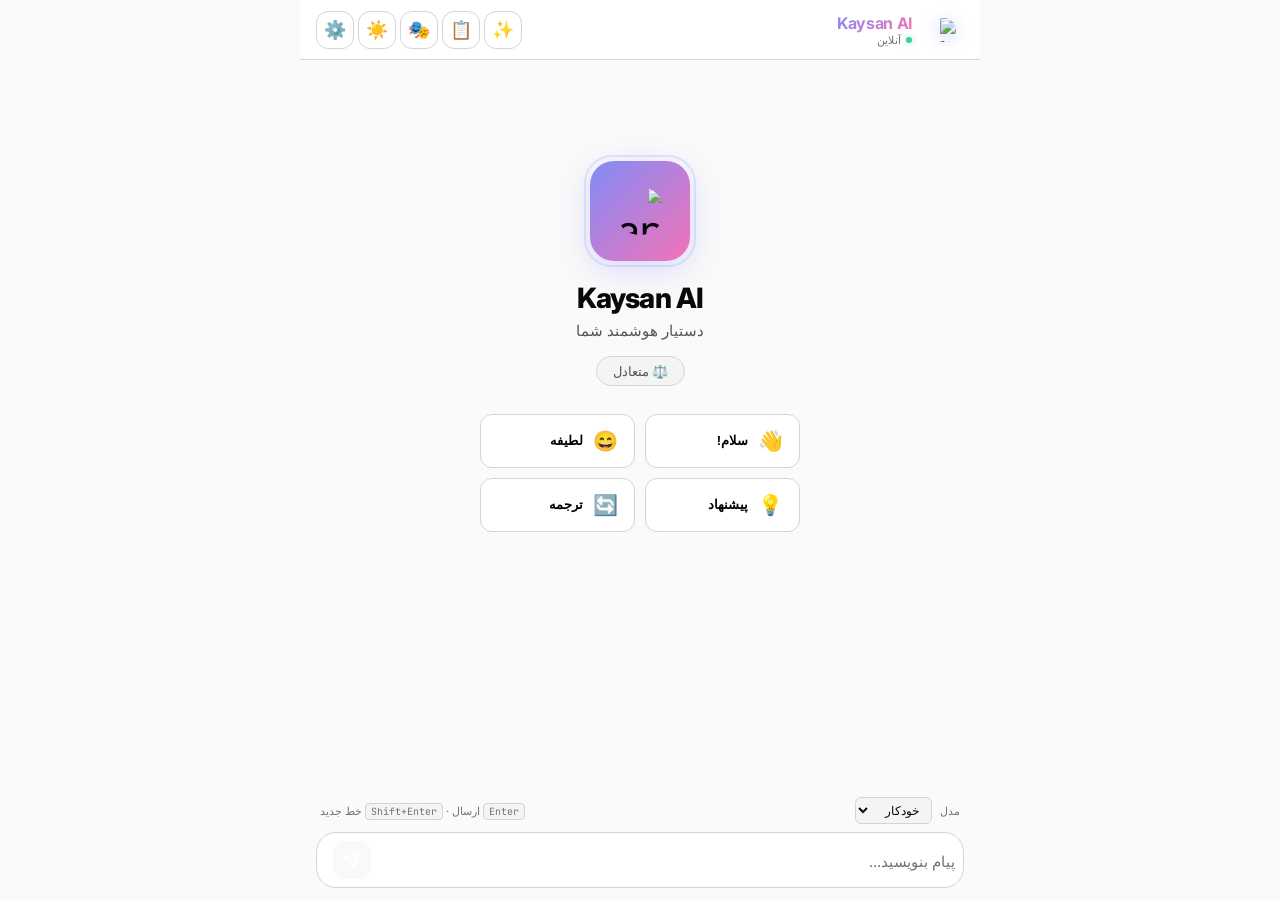
==== commit 69baacfc: "Fix logo floating effect and add fullscreen mode - Removed pink pulse-ring border from logo - Added " ====
--- a/web/index.html
+++ b/web/index.html
@@ -29,7 +29,6 @@
         <div class="brand">
           <div class="brand-icon">
             <img src="/logo.png" alt="Kaysan" class="brain-emoji" style="width:24px;height:24px;border-radius:50%;">
-            <span class="pulse-ring"></span>
           </div>
           <div class="brand-text">
             <div class="brand-name">Kaysan AI</div>
--- a/web/style.css
+++ b/web/style.css
@@ -141,30 +141,20 @@
   display: flex;
   align-items: center;
   justify-content: center;
-  background: var(--c-gradient);
-  border-radius: var(--radius);
-  font-size: 20px;
-  box-shadow: 0 2px 12px rgba(129, 140, 248, 0.3);
+  border-radius: 50%;
+  animation: float 3s ease-in-out infinite;
+  filter: drop-shadow(0 4px 8px rgba(129, 140, 248, 0.4));
   transition: all var(--transition-normal);
 }
 
 .brand-icon:hover {
-  transform: scale(1.05);
-  box-shadow: 0 4px 20px rgba(129, 140, 248, 0.5);
-}
-
-.pulse-ring {
-  position: absolute;
-  inset: -3px;
-  border: 2px solid var(--c-accent);
-  border-radius: calc(var(--radius) + 3px);
-  opacity: 0;
-  animation: pulse-ring 3s ease-out infinite;
-}
-
-@keyframes pulse-ring {
-  0% { opacity: 0.6; transform: scale(0.95); }
-  100% { opacity: 0; transform: scale(1.15); }
+  transform: scale(1.1);
+  filter: drop-shadow(0 6px 12px rgba(129, 140, 248, 0.6));
+}
+
+@keyframes float {
+  0%, 100% { transform: translateY(0); }
+  50% { transform: translateY(-3px); }
 }
 
 .brand-text {
@@ -1345,3 +1335,94 @@
     break-inside: avoid;
   }
 }
+
+
+/* ============================================
+   Fullscreen Mode
+   ============================================ */
+.fullscreen {
+  position: fixed;
+  inset: 0;
+  z-index: 9999;
+  background: var(--c-bg);
+}
+
+.fullscreen #app {
+  max-width: 100%;
+  height: 100%;
+}
+
+/* ============================================
+   Tablet Responsive
+   ============================================ */
+@media (min-width: 768px) and (max-width: 1024px) {
+  #app {
+    max-width: 100%;
+    padding: 0 20px;
+  }
+  
+  .header {
+    padding: 0 24px;
+  }
+  
+  .chat-area {
+    padding: 0 20px;
+  }
+  
+  .quick-grid {
+    max-width: 400px;
+  }
+  
+  .sidebar {
+    width: 320px;
+  }
+}
+
+/* ============================================
+   More Effects
+   ============================================ */
+.msg.bot .msg-content {
+  transition: all var(--transition-fast);
+}
+
+.msg.bot .msg-content:hover {
+  border-color: var(--c-accent);
+  box-shadow: 0 2px 8px rgba(129, 140, 248, 0.1);
+}
+
+.send-btn:not(:disabled) {
+  background: var(--c-gradient);
+  transition: all var(--transition-fast);
+}
+
+.send-btn:not(:disabled):hover {
+  box-shadow: 0 4px 12px rgba(129, 140, 248, 0.4);
+}
+
+.quick-card {
+  transition: all var(--transition-fast);
+}
+
+.quick-card:hover {
+  background: linear-gradient(135deg, var(--c-surface), var(--c-surface-2));
+}
+
+/* ============================================
+   Improved Scrollbar
+   ============================================ */
+.chat-area::-webkit-scrollbar {
+  width: 6px;
+}
+
+.chat-area::-webkit-scrollbar-track {
+  background: transparent;
+}
+
+.chat-area::-webkit-scrollbar-thumb {
+  background: var(--c-border);
+  border-radius: 3px;
+}
+
+.chat-area::-webkit-scrollbar-thumb:hover {
+  background: var(--c-accent);
+}
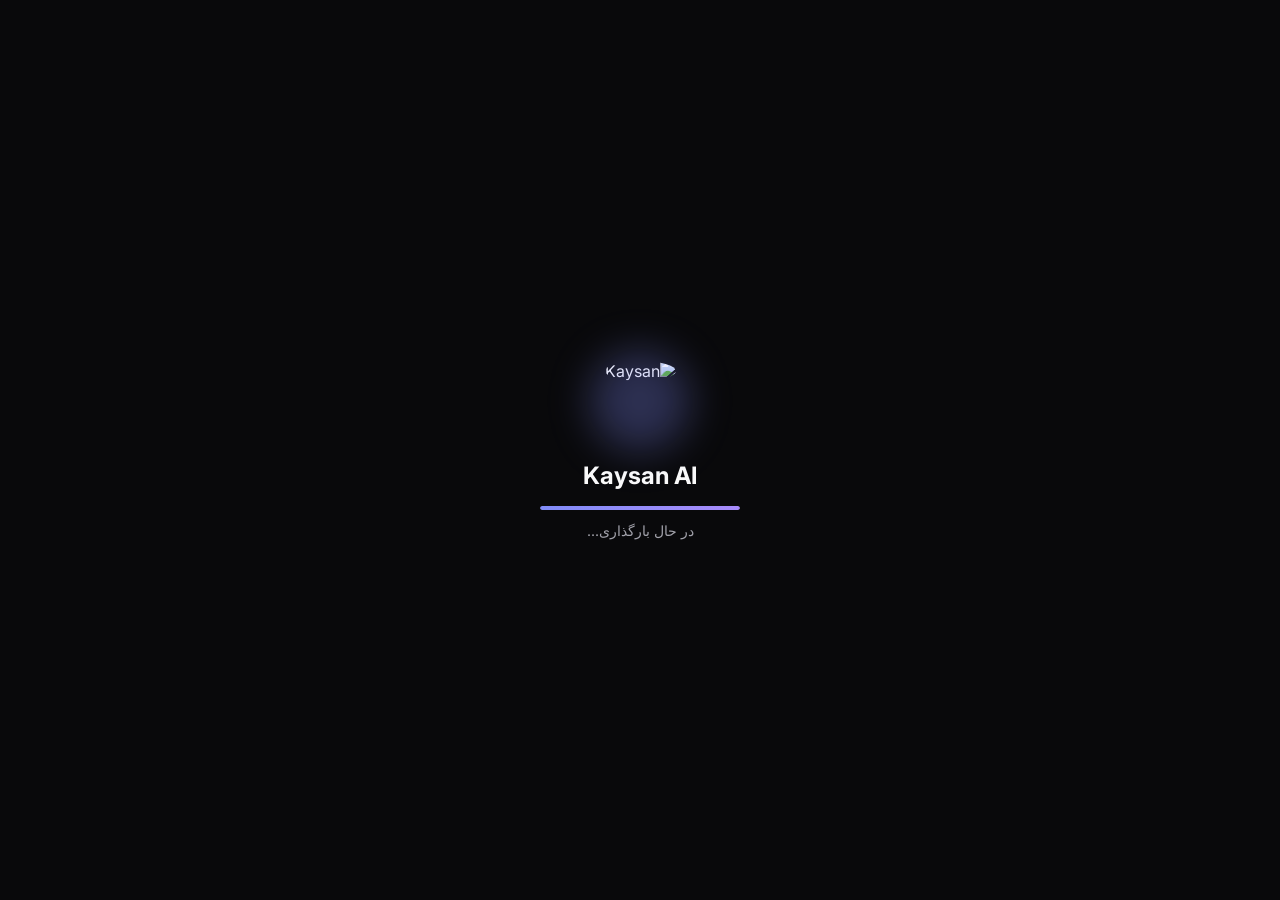
==== commit db38464b: "feat: Complete UI/UX redesign v3.0 — 50 features + Telegram Mini App - Telegram Mini App detection &" ====
--- a/web/index.html
+++ b/web/index.html
@@ -2,18 +2,32 @@
 <html lang="fa" dir="rtl">
 <head>
   <meta charset="UTF-8">
-  <meta name="viewport" content="width=device-width, initial-scale=1.0">
-  <meta name="description" content="Kaysan AI — دستیار هوشمند شما">
+  <meta name="viewport" content="width=device-width, initial-scale=1.0, maximum-scale=1.0, user-scalable=no">
+  <title>Kaysan AI — دستیار هوشمند</title>
+  <meta name="description" content="Kaysan AI — دستیار هوشمند چندزبانه تلگرام با ۵۰+ قابلیت: چت هوش مصنوعی، ساخت تصویر، ترجمه، جستجو.">
   <meta name="theme-color" content="#818cf8">
   <meta name="apple-mobile-web-app-capable" content="yes">
   <meta name="apple-mobile-web-app-status-bar-style" content="black-translucent">
-  <title>Kaysan AI</title>
-  <link rel="manifest" href="/manifest.json">
+
+  <!-- Open Graph -->
+  <meta property="og:type" content="website">
+  <meta property="og:url" content="https://kaysan.okala.help/">
+  <meta property="og:title" content="Kaysan AI — دستیار هوشمند">
+  <meta property="og:description" content="دستیار هوشمند چندزبانه تلگرام با ۵۰+ قابلیت">
+  <meta property="og:image" content="/logo.png">
+
+  <!-- Twitter Card -->
+  <meta name="twitter:card" content="summary_large_image">
+  <meta name="twitter:title" content="Kaysan AI — دستیار هوشمند">
+  <meta name="twitter:description" content="دستیار هوشمند چندزبانه تلگرام">
+  <meta name="twitter:image" content="/logo.png">
+
   <link rel="icon" href="/logo.png">
+  <link rel="apple-touch-icon" href="/logo.png">
   <link rel="preconnect" href="https://fonts.googleapis.com">
   <link rel="preconnect" href="https://fonts.gstatic.com" crossorigin>
   <link href="https://fonts.googleapis.com/css2?family=Inter:wght@300;400;500;600;700;800;900&family=JetBrains+Mono:wght@400;500&display=swap" rel="stylesheet">
-  <link rel="stylesheet" href="style.css">
+  <link rel="stylesheet" href="style.css?v=300">
 </head>
 <body>
   <div id="app">
@@ -24,118 +38,105 @@
       </div>
     </noscript>
 
-    <header class="header" role="banner">
+    <!-- Particle Background -->
+    <canvas id="particles" class="particles-canvas"></canvas>
+
+    <!-- Loading Screen -->
+    <div id="loading-screen" class="loading-screen">
+      <div class="loading-content">
+        <div class="loading-logo">
+          <img src="/logo.png" alt="Kaysan" class="loading-logo-img">
+          <div class="loading-glow"></div>
+        </div>
+        <div class="loading-text">Kaysan AI</div>
+        <div class="loading-bar"><div class="loading-progress"></div></div>
+        <div class="loading-status">در حال بارگذاری...</div>
+      </div>
+    </div>
+
+    <!-- Header -->
+    <header class="header" id="header">
       <div class="header-l">
         <div class="brand">
-          <div class="brand-icon">
-            <img src="/logo.png" alt="Kaysan" class="brain-emoji" style="width:24px;height:24px;border-radius:50%;">
+          <div class="brand-icon animated-logo">
+            <img src="/logo.png" alt="Kaysan" class="brain-emoji">
+            <div class="logo-ring"></div>
           </div>
           <div class="brand-text">
             <div class="brand-name">Kaysan AI</div>
             <div class="brand-status">
-              <span class="status-dot"></span>
+              <span class="status-dot pulse"></span>
               <span id="status-text">آنلاین</span>
+              <span id="user-greeting" class="user-greeting"></span>
             </div>
           </div>
         </div>
       </div>
       <div class="header-r">
-        <button id="new-chat-btn" class="icon-btn" aria-label="New Chat" title="مکالمه جدید">
-          <span class="icon-text">✨</span>
-        </button>
-        <button id="history-btn" class="icon-btn" aria-label="History" title="تاریخچه">
-          <span class="icon-text">📋</span>
-        </button>
-        <button id="personality-toggle" class="icon-btn" aria-label="Personality">
-          <span class="icon-text">🎭</span>
-        </button>
-        <button id="theme-toggle" class="icon-btn" aria-label="Theme">
-          <span class="icon-text" id="theme-icon">🌙</span>
-        </button>
-        <button id="settings-btn" class="icon-btn" aria-label="Settings" title="تنظیمات">
-          <span class="icon-text">⚙️</span>
+        <button id="new-chat-btn" class="icon-btn ripple" title="مکالمه جدید">
+          <svg width="20" height="20" viewBox="0 0 24 24" fill="none" stroke="currentColor" stroke-width="2"><path d="M12 5v14M5 12h14"/></svg>
+        </button>
+        <button id="history-btn" class="icon-btn ripple" title="تاریخچه">
+          <svg width="20" height="20" viewBox="0 0 24 24" fill="none" stroke="currentColor" stroke-width="2"><path d="M12 8v4l3 3"/><circle cx="12" cy="12" r="10"/></svg>
+        </button>
+        <button id="personality-toggle" class="icon-btn ripple" title="شخصیت">
+          <svg width="20" height="20" viewBox="0 0 24 24" fill="none" stroke="currentColor" stroke-width="2"><circle cx="12" cy="12" r="3"/><path d="M12 1v2M12 21v2M4.22 4.22l1.42 1.42M18.36 18.36l1.42 1.42M1 12h2M21 12h2M4.22 19.78l1.42-1.42M18.36 5.64l1.42-1.42"/></svg>
+        </button>
+        <button id="theme-toggle" class="icon-btn ripple" title="تم">
+          <svg id="theme-icon" width="20" height="20" viewBox="0 0 24 24" fill="none" stroke="currentColor" stroke-width="2"><path d="M21 12.79A9 9 0 1 1 11.21 3 7 7 0 0 0 21 12.79z"/></svg>
+        </button>
+        <button id="settings-btn" class="icon-btn ripple" title="تنظیمات">
+          <svg width="20" height="20" viewBox="0 0 24 24" fill="none" stroke="currentColor" stroke-width="2"><circle cx="12" cy="12" r="3"/><path d="M19.4 15a1.65 1.65 0 0 0 .33 1.82l.06.06a2 2 0 0 1 0 2.83 2 2 0 0 1-2.83 0l-.06-.06a1.65 1.65 0 0 0-1.82-.33 1.65 1.65 0 0 0-1 1.51V21a2 2 0 0 1-2 2 2 2 0 0 1-2-2v-.09A1.65 1.65 0 0 0 9 19.4a1.65 1.65 0 0 0-1.82.33l-.06.06a2 2 0 0 1-2.83 0 2 2 0 0 1 0-2.83l.06-.06A1.65 1.65 0 0 0 4.68 15a1.65 1.65 0 0 0-1.51-1H3a2 2 0 0 1-2-2 2 2 0 0 1 2-2h.09A1.65 1.65 0 0 0 4.6 9a1.65 1.65 0 0 0-.33-1.82l-.06-.06a2 2 0 0 1 0-2.83 2 2 0 0 1 2.83 0l.06.06A1.65 1.65 0 0 0 9 4.68a1.65 1.65 0 0 0 1-1.51V3a2 2 0 0 1 2-2 2 2 0 0 1 2 2v.09a1.65 1.65 0 0 0 1 1.51 1.65 1.65 0 0 0 1.82-.33l.06-.06a2 2 0 0 1 2.83 0 2 2 0 0 1 0 2.83l-.06.06A1.65 1.65 0 0 0 19.4 9a1.65 1.65 0 0 0 1.51 1H21a2 2 0 0 1 2 2 2 2 0 0 1-2 2h-.09a1.65 1.65 0 0 0-1.51 1z"/></svg>
         </button>
       </div>
     </header>
 
-    <aside id="personality-panel" class="sidebar" role="complementary" aria-label="تنظیمات شخصیت">
+    <!-- Personality Panel -->
+    <aside id="personality-panel" class="sidebar glass">
       <div class="sidebar-head">
         <h2>تنظیمات شخصیت</h2>
-        <button id="sidebar-close" class="icon-btn-sm" aria-label="Close">✕</button>
+        <button id="sidebar-close" class="icon-btn-sm">✕</button>
       </div>
       <div class="sidebar-body">
         <div class="group">
           <div class="group-label">حالت پیش‌فرض</div>
-          <div id="preset-list" class="preset-list"></div>
+          <div id="preset-list" class="preset-grid"></div>
         </div>
         <div class="group">
           <div class="group-label">تنظیمات دقیق</div>
-          <div class="slider-row">
-            <div class="slider-head">
-              <span>لحن</span>
-              <span class="slider-val" id="val-tone"></span>
-            </div>
-            <input type="range" id="s-tone" min="0" max="4" value="2" class="slider">
-            <div class="slider-labels"><span>رک</span><span>ملایم</span><span>عادی</span><span>رسمی</span><span>پرانرژی</span></div>
-          </div>
-          <div class="slider-row">
-            <div class="slider-head">
-              <span>حجم پاسخ</span>
-              <span class="slider-val" id="val-verbosity"></span>
-            </div>
-            <input type="range" id="s-verbosity" min="0" max="3" value="1" class="slider">
-            <div class="slider-labels"><span>خیلی کوتاه</span><span>کوتاه</span><span>متعادل</span><span>مفصل</span></div>
-          </div>
-          <div class="slider-row">
-            <div class="slider-head">
-              <span>طنز</span>
-              <span class="slider-val" id="val-humor"></span>
-            </div>
-            <input type="range" id="s-humor" min="0" max="3" value="1" class="slider">
-            <div class="slider-labels"><span>بدون</span><span>کم</span><span>متعادل</span><span>زیاد</span></div>
-          </div>
-          <div class="slider-row">
-            <div class="slider-head">
-              <span>ایموجی</span>
-              <span class="slider-val" id="val-emoji"></span>
-            </div>
-            <input type="range" id="s-emoji" min="0" max="3" value="1" class="slider">
-            <div class="slider-labels"><span>بدون</span><span>کم</span><span>عادی</span><span>زیاد</span></div>
-          </div>
-          <div class="slider-row">
-            <div class="slider-head">
-              <span>احساسات</span>
-              <span class="slider-val" id="val-emotion"></span>
-            </div>
-            <input type="range" id="s-emotion" min="0" max="3" value="1" class="slider">
-            <div class="slider-labels"><span>آرام</span><span>عادی</span><span>گرم</span><span>پرانرژی</span></div>
-          </div>
+          <div class="slider-row"><div class="slider-head"><span>لحن</span><span class="slider-val" id="val-tone"></span></div><input type="range" id="s-tone" min="0" max="4" value="2" class="slider"><div class="slider-labels"><span>رک</span><span>ملایم</span><span>عادی</span><span>رسمی</span><span>پرانرژی</span></div></div>
+          <div class="slider-row"><div class="slider-head"><span>حجم پاسخ</span><span class="slider-val" id="val-verbosity"></span></div><input type="range" id="s-verbosity" min="0" max="3" value="1" class="slider"><div class="slider-labels"><span>کوتاه</span><span>متعادل</span><span>مفصل</span><span>کامل</span></div></div>
+          <div class="slider-row"><div class="slider-head"><span>طنز</span><span class="slider-val" id="val-humor"></span></div><input type="range" id="s-humor" min="0" max="3" value="1" class="slider"><div class="slider-labels"><span>بدون</span><span>کم</span><span>متعادل</span><span>زیاد</span></div></div>
+          <div class="slider-row"><div class="slider-head"><span>ایموجی</span><span class="slider-val" id="val-emoji"></span></div><input type="range" id="s-emoji" min="0" max="3" value="1" class="slider"><div class="slider-labels"><span>بدون</span><span>کم</span><span>عادی</span><span>زیاد</span></div></div>
+          <div class="slider-row"><div class="slider-head"><span>احساسات</span><span class="slider-val" id="val-emotion"></span></div><input type="range" id="s-emotion" min="0" max="3" value="1" class="slider"><div class="slider-labels"><span>آرام</span><span>عادی</span><span>گرم</span><span>پرانرژی</span></div></div>
         </div>
         <div class="group">
           <div class="group-label">پرامپت سفارشی</div>
-          <textarea id="custom-prompt" class="textarea" rows="3" placeholder="مثلاً: تو یه دوست صمیمی هستی که همیشه با شوخی جواب میدی..."></textarea>
-        </div>
-        <div class="group">
-          <button id="save-btn" class="btn-primary">ذخیره تنظیمات</button>
+          <textarea id="custom-prompt" class="textarea" rows="3" placeholder="مثلاً: تو یه دوست صمیمی هستی..."></textarea>
+        </div>
+        <div class="group">
+          <button id="save-btn" class="btn-primary ripple">ذخیره تنظیمات</button>
           <button id="reset-btn" class="btn-ghost">بازنشانی</button>
         </div>
       </div>
     </aside>
 
-    <aside id="history-panel" class="sidebar sidebar-left" role="complementary" aria-label="تاریخچه مکالمات">
+    <!-- History Panel -->
+    <aside id="history-panel" class="sidebar sidebar-left glass">
       <div class="sidebar-head">
         <h2>تاریخچه</h2>
-        <button id="history-close" class="icon-btn-sm" aria-label="Close">✕</button>
+        <button id="history-close" class="icon-btn-sm">✕</button>
       </div>
       <div class="sidebar-body">
         <div id="conversations-list" class="conversations-list"></div>
       </div>
     </aside>
 
-    <aside id="settings-panel" class="sidebar sidebar-left" role="complementary" aria-label="تنظیمات">
+    <!-- Settings Panel -->
+    <aside id="settings-panel" class="sidebar sidebar-left glass">
       <div class="sidebar-head">
         <h2>تنظیمات</h2>
-        <button id="settings-close" class="icon-btn-sm" aria-label="Close">✕</button>
+        <button id="settings-close" class="icon-btn-sm">✕</button>
       </div>
       <div class="sidebar-body">
         <div class="group">
@@ -148,69 +149,71 @@
         </div>
         <div class="group">
           <div class="group-label">صدا</div>
-          <div class="toggle-row">
-            <span>ورودی صوتی</span>
-            <label class="toggle">
-              <input type="checkbox" id="voice-input-toggle">
-              <span class="toggle-slider"></span>
-            </label>
-          </div>
-          <div class="toggle-row">
-            <span>خروجی صوتی</span>
-            <label class="toggle">
-              <input type="checkbox" id="voice-output-toggle">
-              <span class="toggle-slider"></span>
-            </label>
-          </div>
+          <div class="toggle-row"><span>ورودی صوتی</span><label class="toggle"><input type="checkbox" id="voice-input-toggle"><span class="toggle-slider"></span></label></div>
+          <div class="toggle-row"><span>خروجی صوتی</span><label class="toggle"><input type="checkbox" id="voice-output-toggle"><span class="toggle-slider"></span></label></div>
         </div>
         <div class="group">
           <div class="group-label">پیشرفته</div>
-          <div class="toggle-row">
-            <span>استریمینگ پاسخ</span>
-            <label class="toggle">
-              <input type="checkbox" id="streaming-toggle" checked>
-              <span class="toggle-slider"></span>
-            </label>
-          </div>
+          <div class="toggle-row"><span>استریمینگ پاسخ</span><label class="toggle"><input type="checkbox" id="streaming-toggle" checked><span class="toggle-slider"></span></label></div>
+          <div class="toggle-row"><span>افکت ذرات</span><label class="toggle"><input type="checkbox" id="particles-toggle" checked><span class="toggle-slider"></span></label></div>
+          <div class="toggle-row"><span>صداهای افکت</span><label class="toggle"><input type="checkbox" id="sounds-toggle" checked><span class="toggle-slider"></span></label></div>
           <button id="clear-all-btn" class="btn-ghost btn-danger">پاک کردن همه مکالمات</button>
         </div>
+        <div class="group">
+          <div class="group-label">درباره</div>
+          <div class="about-info">
+            <div>Kaysan AI v3.0</div>
+            <div class="about-author">ساخته شده توسط @ashkan_surii</div>
+            <div class="about-github"><a href="https://github.com/ashkansuri-13/kaysan-bot" target="_blank">GitHub</a></div>
+          </div>
+        </div>
       </div>
     </aside>
 
-    <div id="sidebar-backdrop" class="backdrop" aria-hidden="true"></div>
-
-    <main class="chat-area" id="chat-area" role="log" aria-live="polite" aria-label="ناحیه چت">
+    <div id="sidebar-backdrop" class="backdrop"></div>
+
+    <!-- Chat Area -->
+    <main class="chat-area" id="chat-area">
       <div id="welcome-screen" class="welcome">
         <div class="welcome-icon">
-          <img src="/logo.png" alt="Kaysan" style="width:48px;height:48px;border-radius:50%;">
-        </div>
-        <h1>Kaysan AI</h1>
-        <p class="welcome-sub">دستیار هوشمند شما</p>
+          <img src="/logo.png" alt="Kaysan" class="welcome-logo">
+          <div class="welcome-glow"></div>
+        </div>
+        <h1 class="welcome-title">سلام <span id="welcome-name"></span>! 👋</h1>
+        <p class="welcome-sub">من Kaysan AI هستم، دستیار هوشمند شما</p>
         <div id="personality-badge" class="badge">⚖️ متعادل</div>
         <div class="quick-grid">
-          <button class="quick-card" data-msg="سلام، حالت چطوره؟" aria-label="سلام">
+          <button class="quick-card ripple" data-msg="سلام، حالت چطوره؟">
             <span class="quick-emoji">👋</span>
             <span class="quick-text">سلام!</span>
           </button>
-          <button class="quick-card" data-msg="یه لطیفه بگو" aria-label="لطیفه">
+          <button class="quick-card ripple" data-msg="یه لطیفه بگو">
             <span class="quick-emoji">😄</span>
             <span class="quick-text">لطیفه</span>
           </button>
-          <button class="quick-card" data-msg="یه پیشنهاد بده" aria-label="پیشنهاد">
+          <button class="quick-card ripple" data-msg="یه پیشنهاد بده">
             <span class="quick-emoji">💡</span>
             <span class="quick-text">پیشنهاد</span>
           </button>
-          <button class="quick-card" data-msg="ترجمه کن: hello world" aria-label="ترجمه">
+          <button class="quick-card ripple" data-msg="ترجمه کن: hello world">
             <span class="quick-emoji">🔄</span>
             <span class="quick-text">ترجمه</span>
           </button>
+          <button class="quick-card ripple" data-msg="یه کد پایتون بنویس">
+            <span class="quick-emoji">💻</span>
+            <span class="quick-text">کدنویسی</span>
+          </button>
+          <button class="quick-card ripple" data-msg="وضعیت آب و هوای امروز">
+            <span class="quick-emoji">🌤️</span>
+            <span class="quick-text">آب و هوا</span>
+          </button>
         </div>
       </div>
 
       <div id="messages" class="messages"></div>
 
       <div id="typing-indicator" class="typing hidden">
-        <div class="typing-avatar"><img src="/logo.png" alt="Kaysan" style="width:24px;height:24px;border-radius:50%;"></div>
+        <div class="typing-avatar"><img src="/logo.png" alt="Kaysan"></div>
         <div class="typing-bubble">
           <span class="dot"></span>
           <span class="dot"></span>
@@ -219,59 +222,57 @@
       </div>
     </main>
 
-    <footer class="input-footer" role="contentinfo">
-      <div class="input-chrome">
+    <!-- Input Footer -->
+    <footer class="input-footer" id="input-footer">
+      <div class="input-chrome glass">
         <div class="input-toolbar">
           <div class="model-pill">
-            <span class="model-label">مدل</span>
-            <select id="model-select" class="model-select" aria-label="انتخاب مدل">
-              <option value="auto">خودکار</option>
-              <option value="chat">چت</option>
-              <option value="code">کد</option>
-              <option value="reason">استدلال</option>
+            <select id="model-select" class="model-select">
+              <option value="auto">🤖 خودکار</option>
+              <option value="chat">💬 چت</option>
+              <option value="code">💻 کد</option>
+              <option value="reason">🧠 استدلال</option>
             </select>
           </div>
-          <div class="shortcut-hint">
-            <kbd>Enter</kbd> ارسال · <kbd>Shift+Enter</kbd> خط جدید
+          <div class="input-actions">
+            <button id="image-btn" class="icon-btn-sm" title="تولید تصویر">🎨</button>
+            <button id="emoji-btn" class="icon-btn-sm" title="ایموجی">😊</button>
           </div>
         </div>
         <div class="input-box">
-          <button id="voice-btn" class="voice-btn" aria-label="Voice Input" title="ورودی صوتی">
-            <svg width="18" height="18" viewBox="0 0 24 24" fill="none" stroke="currentColor" stroke-width="2" stroke-linecap="round" stroke-linejoin="round">
-              <path d="M12 1a3 3 0 0 0-3 3v8a3 3 0 0 0 6 0V4a3 3 0 0 0-3-3z"></path>
-              <path d="M19 10v2a7 7 0 0 1-14 0v-2"></path>
-              <line x1="12" y1="19" x2="12" y2="23"></line>
-              <line x1="8" y1="23" x2="16" y2="23"></line>
-            </svg>
-          </button>
-          <textarea id="msg-input" class="msg-input" rows="1" placeholder="پیام بنویسید..." aria-label="پیام"></textarea>
-          <button id="send-btn" class="send-btn" disabled aria-label="Send">
-            <svg width="18" height="18" viewBox="0 0 24 24" fill="none" stroke="currentColor" stroke-width="2.5" stroke-linecap="round" stroke-linejoin="round">
-              <line x1="22" y1="2" x2="11" y2="13"></line>
-              <polygon points="22 2 15 22 11 13 2 9 22 2"></polygon>
-            </svg>
+          <button id="voice-btn" class="voice-btn" title="ورودی صوتی">
+            <svg width="18" height="18" viewBox="0 0 24 24" fill="none" stroke="currentColor" stroke-width="2"><path d="M12 1a3 3 0 0 0-3 3v8a3 3 0 0 0 6 0V4a3 3 0 0 0-3-3z"/><path d="M19 10v2a7 7 0 0 1-14 0v-2"/><line x1="12" y1="19" x2="12" y2="23"/><line x1="8" y1="23" x2="16" y2="23"/></svg>
+          </button>
+          <textarea id="msg-input" class="msg-input" rows="1" placeholder="پیام بنویسید..."></textarea>
+          <button id="send-btn" class="send-btn ripple" disabled>
+            <svg width="18" height="18" viewBox="0 0 24 24" fill="none" stroke="currentColor" stroke-width="2.5"><line x1="22" y1="2" x2="11" y2="13"/><polygon points="22 2 15 22 11 13 2 9 22 2"/></svg>
           </button>
         </div>
       </div>
     </footer>
-  </div>
-
-  <div id="toast" class="toast hidden" aria-live="assertive"></div>
-
-  <div id="keyboard-shortcuts" class="shortcuts-overlay hidden">
-    <div class="shortcuts-card">
-      <h3>میانبرهای صفحه‌کلید</h3>
-      <div class="shortcut-list">
-        <div class="shortcut-item"><kbd>Ctrl</kbd>+<kbd>K</kbd><span>جستجو</span></div>
-        <div class="shortcut-item"><kbd>Ctrl</kbd>+<kbd>/</kbd><span>راهنما</span></div>
-        <div class="shortcut-item"><kbd>Ctrl</kbd>+<kbd>N</kbd><span>مکالمه جدید</span></div>
-        <div class="shortcut-item"><kbd>Ctrl</kbd>+<kbd>Shift</kbd>+<kbd>C</kbd><span>کپی آخرین پاسخ</span></div>
-        <div class="shortcut-item"><kbd>Esc</kbd><span>بستن پنل</span></div>
-      </div>
-      <button id="close-shortcuts" class="btn-ghost">بستن</button>
+
+    <!-- Emoji Picker -->
+    <div id="emoji-picker" class="emoji-picker hidden">
+      <div class="emoji-search"><input type="text" id="emoji-search-input" placeholder="جستجوی ایموجی..."></div>
+      <div id="emoji-grid" class="emoji-grid"></div>
+    </div>
+
+    <!-- Toast -->
+    <div id="toast" class="toast hidden"></div>
+
+    <!-- Voice Recording Overlay -->
+    <div id="voice-overlay" class="voice-overlay hidden">
+      <div class="voice-content">
+        <div class="voice-waveform" id="voice-waveform"></div>
+        <div class="voice-timer" id="voice-timer">00:00</div>
+        <div class="voice-actions">
+          <button id="voice-cancel" class="voice-action-btn">لغو</button>
+          <button id="voice-send" class="voice-action-btn voice-send-btn">ارسال</button>
+        </div>
+      </div>
     </div>
   </div>
 
-  <script src="app.js"></script>
+  <script src="app.js?v=300"></script>
 </body>
 </html>
--- a/web/style.css
+++ b/web/style.css
@@ -1,680 +1,388 @@
 /* ============================================
-   Kaysan AI — Modern UI (2026)
+   Kaysan AI — Modern UI/UX (2026)
+   Glassmorphism + Neumorphism + Animations
    ============================================ */
 
 :root {
-  --c-bg: #09090b;
-  --c-surface: #111113;
-  --c-surface-2: #18181b;
-  --c-surface-3: #1f1f23;
-  --c-border: #27272a;
-  --c-border-2: #3f3f46;
-  --c-text: #fafafa;
-  --c-text-2: #a1a1aa;
-  --c-text-3: #71717a;
-  --c-accent: #818cf8;
-  --c-accent-2: #6366f1;
-  --c-accent-3: #4f46e5;
-  --c-pink: #f472b6;
-  --c-green: #34d399;
-  --c-red: #f87171;
-  --c-orange: #fb923c;
-  --c-gradient: linear-gradient(135deg, #818cf8, #f472b6);
-
-  --header-h: 60px;
-  --footer-h: 72px;
-  --sidebar-w: 340px;
-  --radius: 12px;
+  --bg-primary: #09090b;
+  --bg-secondary: #18181b;
+  --bg-tertiary: #27272a;
+  --text-primary: #fafafa;
+  --text-secondary: #a1a1aa;
+  --text-muted: #71717a;
+  --accent: #818cf8;
+  --accent-glow: rgba(129, 140, 248, 0.3);
+  --accent-soft: rgba(129, 140, 248, 0.1);
+  --success: #34d399;
+  --warning: #fbbf24;
+  --danger: #f87171;
+  --glass-bg: rgba(24, 24, 27, 0.8);
+  --glass-border: rgba(255, 255, 255, 0.08);
+  --glass-blur: 20px;
+  --neu-shadow: 8px 8px 16px rgba(0, 0, 0, 0.4), -8px -8px 16px rgba(255, 255, 255, 0.03);
+  --radius-sm: 8px;
+  --radius-md: 12px;
   --radius-lg: 16px;
-  --radius-xl: 20px;
-
-  --font: 'Inter', -apple-system, BlinkMacSystemFont, sans-serif;
-  --font-mono: 'JetBrains Mono', monospace;
-
-  --transition-fast: 0.15s cubic-bezier(0.4, 0, 0.2, 1);
-  --transition-normal: 0.3s cubic-bezier(0.4, 0, 0.2, 1);
-  --transition-spring: 0.5s cubic-bezier(0.34, 1.56, 0.64, 1);
-}
-
-body.light {
-  --c-bg: #fafafa;
-  --c-surface: #ffffff;
-  --c-surface-2: #f4f4f5;
-  --c-surface-3: #e4e4e7;
-  --c-border: #d4d4d8;
-  --c-border-2: #a1a1aa;
-  --c-text: #09090b;
-  --c-text-2: #52525b;
-  --c-text-3: #71717a;
-}
-
-/* ============================================
-   Reset & Base
-   ============================================ */
-*, *::before, *::after {
-  margin: 0;
-  padding: 0;
-  box-sizing: border-box;
-}
-
-html {
-  height: 100%;
-  -webkit-text-size-adjust: 100%;
-}
+  --radius-xl: 24px;
+  --transition: 0.3s cubic-bezier(0.4, 0, 0.2, 1);
+}
+
+[data-theme="light"] {
+  --bg-primary: #fafafa;
+  --bg-secondary: #f4f4f5;
+  --bg-tertiary: #e4e4e7;
+  --text-primary: #18181b;
+  --text-secondary: #52525b;
+  --text-muted: #a1a1aa;
+  --glass-bg: rgba(255, 255, 255, 0.8);
+  --glass-border: rgba(0, 0, 0, 0.08);
+  --neu-shadow: 8px 8px 16px rgba(0, 0, 0, 0.1), -8px -8px 16px rgba(255, 255, 255, 0.8);
+}
+
+* { margin: 0; padding: 0; box-sizing: border-box; }
 
 body {
-  height: 100%;
-  font-family: var(--font);
-  background: var(--c-bg);
-  color: var(--c-text);
+  font-family: 'Inter', -apple-system, BlinkMacSystemFont, sans-serif;
+  background: var(--bg-primary);
+  color: var(--text-primary);
+  height: 100dvh;
   overflow: hidden;
   -webkit-font-smoothing: antialiased;
-  -moz-osx-font-smoothing: grayscale;
-}
-
-/* ============================================
-   Focus Styles (Accessibility)
-   ============================================ */
-:focus-visible {
-  outline: 2px solid var(--c-accent);
-  outline-offset: 2px;
-}
-
-button:focus-visible,
-input:focus-visible,
-select:focus-visible,
-textarea:focus-visible {
-  outline: 2px solid var(--c-accent);
-  outline-offset: 2px;
-}
-
-/* ============================================
-   Reduced Motion
-   ============================================ */
-@media (prefers-reduced-motion: reduce) {
-  *, *::before, *::after {
-    animation-duration: 0.01ms !important;
-    animation-iteration-count: 1 !important;
-    transition-duration: 0.01ms !important;
-  }
-}
-
-/* ============================================
-   App Shell
-   ============================================ */
-#app {
-  display: flex;
-  flex-direction: column;
-  height: 100%;
-  max-width: 680px;
-  margin: 0 auto;
+}
+
+#app { display: flex; flex-direction: column; height: 100dvh; position: relative; }
+
+/* ============================================
+   Particles Canvas
+   ============================================ */
+.particles-canvas {
+  position: fixed;
+  top: 0; left: 0;
+  width: 100%; height: 100%;
+  pointer-events: none;
+  z-index: 0;
+  opacity: 0.4;
+}
+
+/* ============================================
+   Loading Screen
+   ============================================ */
+.loading-screen {
+  position: fixed;
+  inset: 0;
+  background: var(--bg-primary);
+  display: flex;
+  align-items: center;
+  justify-content: center;
+  z-index: 9999;
+  transition: opacity 0.5s, visibility 0.5s;
+}
+.loading-screen.hidden { opacity: 0; visibility: hidden; pointer-events: none; }
+.loading-content { text-align: center; }
+.loading-logo { position: relative; width: 80px; height: 80px; margin: 0 auto 20px; }
+.loading-logo-img { width: 80px; height: 80px; border-radius: 50%; animation: loadingPulse 1.5s ease-in-out infinite; }
+.loading-glow {
+  position: absolute;
+  inset: -10px;
+  border-radius: 50%;
+  background: var(--accent-glow);
+  filter: blur(20px);
+  animation: loadingGlow 1.5s ease-in-out infinite;
+}
+.loading-text { font-size: 24px; font-weight: 700; margin-bottom: 16px; }
+.loading-bar { width: 200px; height: 4px; background: var(--bg-tertiary); border-radius: 2px; margin: 0 auto 12px; overflow: hidden; }
+.loading-progress { height: 100%; background: linear-gradient(90deg, var(--accent), #a78bfa); border-radius: 2px; animation: loadingBar 1.5s ease-in-out infinite; }
+.loading-status { color: var(--text-secondary); font-size: 14px; }
+
+@keyframes loadingPulse { 0%, 100% { transform: scale(1); } 50% { transform: scale(1.1); } }
+@keyframes loadingGlow { 0%, 100% { opacity: 0.3; } 50% { opacity: 0.8; } }
+@keyframes loadingBar { 0% { width: 0; } 50% { width: 100%; } 100% { width: 0; } }
+
+/* ============================================
+   Glass Effect
+   ============================================ */
+.glass {
+  background: var(--glass-bg);
+  backdrop-filter: blur(var(--glass-blur));
+  -webkit-backdrop-filter: blur(var(--glass-blur));
+  border: 1px solid var(--glass-border);
+}
+
+/* ============================================
+   Header
+   ============================================ */
+.header {
+  display: flex;
+  align-items: center;
+  justify-content: space-between;
+  padding: 12px 16px;
+  background: var(--glass-bg);
+  backdrop-filter: blur(20px);
+  border-bottom: 1px solid var(--glass-border);
+  z-index: 100;
   position: relative;
 }
-
-/* ============================================
-   Header
-   ============================================ */
-.header {
-  height: var(--header-h);
-  display: flex;
-  align-items: center;
-  justify-content: space-between;
-  padding: 0 16px;
-  background: var(--c-surface);
-  border-bottom: 1px solid var(--c-border);
-  flex-shrink: 0;
-  z-index: 50;
-  backdrop-filter: blur(12px);
-  -webkit-backdrop-filter: blur(12px);
-}
-
-.brand {
-  display: flex;
-  align-items: center;
-  gap: 12px;
-}
-
-.brand-icon {
+.header-l, .header-r { display: flex; align-items: center; gap: 8px; }
+.brand { display: flex; align-items: center; gap: 10px; }
+.brand-icon { position: relative; width: 36px; height: 36px; }
+.brand-icon img { width: 36px; height: 36px; border-radius: 50%; }
+.animated-logo { animation: logoFloat 3s ease-in-out infinite; }
+.logo-ring {
+  position: absolute;
+  inset: -3px;
+  border-radius: 50%;
+  border: 2px solid var(--accent);
+  opacity: 0;
+  animation: logoRing 3s ease-in-out infinite;
+}
+@keyframes logoFloat { 0%, 100% { transform: translateY(0); } 50% { transform: translateY(-3px); } }
+@keyframes logoRing { 0%, 100% { opacity: 0; transform: scale(1); } 50% { opacity: 0.5; transform: scale(1.1); } }
+
+.brand-name { font-weight: 700; font-size: 16px; }
+.brand-status { display: flex; align-items: center; gap: 6px; font-size: 12px; color: var(--text-secondary); }
+.status-dot { width: 8px; height: 8px; border-radius: 50%; background: var(--success); }
+.status-dot.pulse { animation: statusPulse 2s ease-in-out infinite; }
+@keyframes statusPulse { 0%, 100% { box-shadow: 0 0 0 0 rgba(52, 211, 153, 0.4); } 50% { box-shadow: 0 0 0 6px rgba(52, 211, 153, 0); } }
+.user-greeting { color: var(--accent); font-weight: 500; }
+
+/* ============================================
+   Buttons
+   ============================================ */
+.icon-btn {
+  width: 40px; height: 40px;
+  border-radius: var(--radius-md);
+  border: none;
+  background: transparent;
+  color: var(--text-primary);
+  cursor: pointer;
+  display: flex;
+  align-items: center;
+  justify-content: center;
+  transition: var(--transition);
   position: relative;
-  width: 40px;
-  height: 40px;
-  display: flex;
-  align-items: center;
-  justify-content: center;
-  border-radius: 50%;
-  animation: float 3s ease-in-out infinite;
-  filter: drop-shadow(0 4px 8px rgba(129, 140, 248, 0.4));
-  transition: all var(--transition-normal);
-}
-
-.brand-icon:hover {
-  transform: scale(1.1);
-  filter: drop-shadow(0 6px 12px rgba(129, 140, 248, 0.6));
-}
-
-@keyframes float {
-  0%, 100% { transform: translateY(0); }
-  50% { transform: translateY(-3px); }
-}
-
-.brand-text {
-  display: flex;
-  flex-direction: column;
-}
-
-.brand-name {
+  overflow: hidden;
+}
+.icon-btn:hover { background: var(--accent-soft); }
+.icon-btn:active { transform: scale(0.92); }
+.icon-btn-sm {
+  width: 32px; height: 32px;
+  border-radius: var(--radius-sm);
+  border: none;
+  background: transparent;
+  color: var(--text-secondary);
+  cursor: pointer;
   font-size: 16px;
-  font-weight: 700;
-  letter-spacing: -0.02em;
-  background: var(--c-gradient);
-  -webkit-background-clip: text;
-  -webkit-text-fill-color: transparent;
-  background-clip: text;
-}
-
-.brand-status {
-  display: flex;
-  align-items: center;
-  gap: 5px;
-  font-size: 11px;
-  color: var(--c-text-3);
-}
-
-.status-dot {
-  width: 6px;
-  height: 6px;
-  background: var(--c-green);
-  border-radius: 50%;
-  box-shadow: 0 0 6px rgba(52, 211, 153, 0.5);
-}
-
-.header-r {
-  display: flex;
-  gap: 4px;
-}
-
-.icon-btn {
-  width: 38px;
-  height: 38px;
-  display: flex;
-  align-items: center;
-  justify-content: center;
-  background: transparent;
-  border: 1px solid var(--c-border);
-  border-radius: var(--radius);
-  cursor: pointer;
-  transition: all var(--transition-fast);
-  font-size: 18px;
-}
-
-.icon-btn:hover {
-  background: var(--c-surface-2);
-  border-color: var(--c-border-2);
-}
-
-.icon-btn:active {
-  transform: scale(0.92);
-}
-
-/* ============================================
-   Sidebars
+  transition: var(--transition);
+}
+.icon-btn-sm:hover { color: var(--text-primary); background: var(--accent-soft); }
+
+.ripple { position: relative; overflow: hidden; }
+.ripple::after {
+  content: '';
+  position: absolute;
+  inset: 0;
+  background: radial-gradient(circle at var(--x, 50%) var(--y, 50%), var(--accent-glow) 0%, transparent 70%);
+  opacity: 0;
+  transition: opacity 0.3s;
+}
+.ripple:active::after { opacity: 1; }
+
+/* ============================================
+   Sidebar
    ============================================ */
 .sidebar {
   position: fixed;
-  top: 0;
-  right: 0;
-  width: var(--sidebar-w);
-  height: 100%;
-  background: var(--c-surface);
-  border-left: 1px solid var(--c-border);
+  top: 0; right: 0;
+  width: 320px;
+  height: 100dvh;
+  background: var(--glass-bg);
+  backdrop-filter: blur(30px);
+  border-left: 1px solid var(--glass-border);
   z-index: 200;
   transform: translateX(100%);
-  transition: transform var(--transition-normal);
+  transition: transform 0.4s cubic-bezier(0.4, 0, 0.2, 1);
   display: flex;
   flex-direction: column;
   overflow: hidden;
 }
-
-.sidebar-left {
-  right: auto;
-  left: 0;
-  border-left: none;
-  border-right: 1px solid var(--c-border);
-  transform: translateX(-100%);
-}
-
-.sidebar-left.open {
-  transform: translateX(0);
-}
-
-.sidebar.open {
-  transform: translateX(0);
-}
-
+.sidebar.open { transform: translateX(0); }
+.sidebar-left { right: auto; left: 0; transform: translateX(-100%); }
+.sidebar-left.open { transform: translateX(0); }
 .sidebar-head {
   display: flex;
   align-items: center;
   justify-content: space-between;
-  padding: 16px 20px;
-  border-bottom: 1px solid var(--c-border);
-  flex-shrink: 0;
-}
-
-.sidebar-head h2 {
-  font-size: 16px;
-  font-weight: 700;
-}
-
-.icon-btn-sm {
-  width: 30px;
-  height: 30px;
-  display: flex;
-  align-items: center;
-  justify-content: center;
-  background: var(--c-surface-2);
-  border: none;
-  border-radius: 8px;
-  color: var(--c-text-2);
-  font-size: 14px;
-  cursor: pointer;
-  transition: all var(--transition-fast);
-}
-
-.icon-btn-sm:hover {
-  background: var(--c-surface-3);
-  color: var(--c-text);
-}
-
-.sidebar-body {
-  flex: 1;
-  overflow-y: auto;
-  padding: 16px 20px;
-  scrollbar-width: thin;
-  scrollbar-color: var(--c-border) transparent;
-}
-
-.sidebar-body::-webkit-scrollbar { width: 4px; }
-.sidebar-body::-webkit-scrollbar-track { background: transparent; }
-.sidebar-body::-webkit-scrollbar-thumb { background: var(--c-border); border-radius: 4px; }
-
-.group {
-  margin-bottom: 24px;
-}
-
-.group-label {
-  font-size: 11px;
-  font-weight: 600;
-  color: var(--c-text-3);
-  text-transform: uppercase;
-  letter-spacing: 0.08em;
-  margin-bottom: 12px;
-}
-
-/* Preset List */
-.preset-list {
-  display: grid;
-  grid-template-columns: 1fr 1fr;
-  gap: 8px;
-}
-
-.preset-item {
-  display: flex;
-  align-items: center;
-  gap: 10px;
+  padding: 16px;
+  border-bottom: 1px solid var(--glass-border);
+}
+.sidebar-head h2 { font-size: 18px; font-weight: 600; }
+.sidebar-body { flex: 1; overflow-y: auto; padding: 16px; }
+
+.group { margin-bottom: 20px; }
+.group-label { font-size: 12px; font-weight: 600; color: var(--text-secondary); text-transform: uppercase; letter-spacing: 0.5px; margin-bottom: 10px; }
+
+/* ============================================
+   Preset Grid
+   ============================================ */
+.preset-grid { display: grid; grid-template-columns: repeat(2, 1fr); gap: 8px; }
+.preset-card {
   padding: 12px;
-  background: var(--c-surface-2);
-  border: 1.5px solid transparent;
-  border-radius: var(--radius);
-  cursor: pointer;
-  transition: all var(--transition-fast);
-}
-
-.preset-item:hover {
-  border-color: var(--c-border-2);
-}
-
-.preset-item.active {
-  border-color: var(--c-accent);
-  background: rgba(129, 140, 248, 0.08);
-}
-
-.preset-item.active .preset-icon {
-  transform: scale(1.1);
-}
-
-.preset-icon {
-  font-size: 22px;
-  transition: transform var(--transition-fast);
-}
-
-.preset-name {
-  font-size: 13px;
-  font-weight: 600;
-  line-height: 1.3;
-}
-
-/* Sliders */
-.slider-row {
-  margin-bottom: 18px;
-}
-
-.slider-head {
-  display: flex;
-  justify-content: space-between;
-  align-items: center;
-  margin-bottom: 8px;
-}
-
-.slider-head span:first-child {
-  font-size: 13px;
-  font-weight: 500;
-}
-
-.slider-val {
-  font-size: 12px;
-  color: var(--c-accent);
-  font-weight: 600;
-}
-
+  border-radius: var(--radius-md);
+  border: 1px solid var(--glass-border);
+  background: var(--bg-secondary);
+  cursor: pointer;
+  text-align: center;
+  transition: var(--transition);
+}
+.preset-card:hover { border-color: var(--accent); transform: translateY(-2px); }
+.preset-card.active { border-color: var(--accent); background: var(--accent-soft); box-shadow: 0 0 20px var(--accent-glow); }
+.preset-icon { font-size: 24px; margin-bottom: 4px; }
+.preset-name { font-size: 12px; font-weight: 500; }
+
+/* ============================================
+   Sliders
+   ============================================ */
+.slider-row { margin-bottom: 16px; }
+.slider-head { display: flex; justify-content: space-between; margin-bottom: 8px; font-size: 14px; }
+.slider-val { color: var(--accent); font-weight: 600; }
 .slider {
   width: 100%;
-  height: 4px;
+  height: 6px;
   -webkit-appearance: none;
   appearance: none;
-  background: var(--c-surface-3);
-  border-radius: 4px;
+  background: var(--bg-tertiary);
+  border-radius: 3px;
   outline: none;
-  cursor: pointer;
-}
-
+}
 .slider::-webkit-slider-thumb {
   -webkit-appearance: none;
-  width: 16px;
-  height: 16px;
-  background: var(--c-accent);
-  border-radius: 50%;
-  cursor: pointer;
-  box-shadow: 0 0 8px rgba(129, 140, 248, 0.4);
-  transition: transform var(--transition-fast);
-}
-
-.slider::-webkit-slider-thumb:hover {
-  transform: scale(1.2);
-}
-
-.slider::-moz-range-thumb {
-  width: 16px;
-  height: 16px;
-  background: var(--c-accent);
-  border: none;
-  border-radius: 50%;
-  cursor: pointer;
-}
-
-.slider-labels {
-  display: flex;
-  justify-content: space-between;
-  margin-top: 4px;
-  font-size: 10px;
-  color: var(--c-text-3);
-}
-
-/* Textarea */
+  width: 18px; height: 18px;
+  border-radius: 50%;
+  background: var(--accent);
+  cursor: pointer;
+  box-shadow: 0 0 10px var(--accent-glow);
+  transition: var(--transition);
+}
+.slider::-webkit-slider-thumb:hover { transform: scale(1.2); }
+.slider-labels { display: flex; justify-content: space-between; font-size: 10px; color: var(--text-muted); margin-top: 4px; }
+
+/* ============================================
+   Textarea
+   ============================================ */
 .textarea {
   width: 100%;
-  padding: 10px 12px;
-  background: var(--c-surface-2);
-  border: 1px solid var(--c-border);
-  border-radius: var(--radius);
-  color: var(--c-text);
-  font-size: 13px;
-  font-family: var(--font);
+  padding: 12px;
+  border-radius: var(--radius-md);
+  border: 1px solid var(--glass-border);
+  background: var(--bg-secondary);
+  color: var(--text-primary);
+  font-family: inherit;
+  font-size: 14px;
   resize: vertical;
-  min-height: 60px;
-  line-height: 1.5;
-  transition: border-color var(--transition-fast);
-}
-
-.textarea:focus {
   outline: none;
-  border-color: var(--c-accent);
-}
-
-.textarea::placeholder {
-  color: var(--c-text-3);
-}
-
-/* Buttons */
+  transition: var(--transition);
+}
+.textarea:focus { border-color: var(--accent); box-shadow: 0 0 0 3px var(--accent-soft); }
+
+/* ============================================
+   Buttons
+   ============================================ */
 .btn-primary {
   width: 100%;
   padding: 12px;
-  background: var(--c-gradient);
+  border-radius: var(--radius-md);
   border: none;
-  border-radius: var(--radius);
-  color: #fff;
-  font-size: 14px;
+  background: linear-gradient(135deg, var(--accent), #a78bfa);
+  color: white;
   font-weight: 600;
-  font-family: var(--font);
-  cursor: pointer;
-  transition: all var(--transition-fast);
-  margin-bottom: 8px;
-}
-
-.btn-primary:hover {
-  box-shadow: 0 4px 16px rgba(129, 140, 248, 0.35);
-  transform: translateY(-1px);
-}
-
-.btn-primary:active {
-  transform: translateY(0);
-}
-
+  font-size: 14px;
+  cursor: pointer;
+  transition: var(--transition);
+}
+.btn-primary:hover { transform: translateY(-2px); box-shadow: 0 8px 20px var(--accent-glow); }
 .btn-ghost {
   width: 100%;
-  padding: 10px;
+  padding: 12px;
+  border-radius: var(--radius-md);
+  border: 1px solid var(--glass-border);
   background: transparent;
-  border: 1px solid var(--c-border);
-  border-radius: var(--radius);
-  color: var(--c-text-2);
-  font-size: 13px;
-  font-family: var(--font);
-  cursor: pointer;
-  transition: all var(--transition-fast);
-}
-
-.btn-ghost:hover {
-  background: var(--c-surface-2);
-  color: var(--c-text);
-}
-
-.btn-danger {
-  border-color: var(--c-red);
-  color: var(--c-red);
-}
-
-.btn-danger:hover {
-  background: rgba(248, 113, 113, 0.1);
-}
-
-/* Lang Selector */
-.lang-selector {
-  display: flex;
-  gap: 8px;
-}
-
+  color: var(--text-secondary);
+  font-weight: 500;
+  font-size: 14px;
+  cursor: pointer;
+  transition: var(--transition);
+  margin-top: 8px;
+}
+.btn-ghost:hover { background: var(--bg-tertiary); }
+.btn-danger { color: var(--danger); border-color: rgba(248, 113, 113, 0.3); }
+.btn-danger:hover { background: rgba(248, 113, 113, 0.1); }
+
+/* ============================================
+   Language Selector
+   ============================================ */
+.lang-selector { display: flex; gap: 8px; }
 .lang-btn {
   flex: 1;
   padding: 10px;
-  background: var(--c-surface-2);
-  border: 1.5px solid transparent;
-  border-radius: var(--radius);
-  color: var(--c-text-2);
-  font-size: 13px;
-  font-weight: 600;
-  font-family: var(--font);
-  cursor: pointer;
-  transition: all var(--transition-fast);
-}
-
-.lang-btn:hover {
-  border-color: var(--c-border-2);
-}
-
-.lang-btn.active {
-  border-color: var(--c-accent);
-  background: rgba(129, 140, 248, 0.08);
-  color: var(--c-accent);
-}
-
-/* Toggle */
+  border-radius: var(--radius-md);
+  border: 1px solid var(--glass-border);
+  background: transparent;
+  color: var(--text-secondary);
+  font-size: 14px;
+  cursor: pointer;
+  transition: var(--transition);
+}
+.lang-btn:hover { border-color: var(--accent); }
+.lang-btn.active { background: var(--accent); color: white; border-color: var(--accent); }
+
+/* ============================================
+   Toggle
+   ============================================ */
 .toggle-row {
   display: flex;
   align-items: center;
   justify-content: space-between;
   padding: 10px 0;
-  border-bottom: 1px solid var(--c-border);
-}
-
-.toggle-row:last-child {
-  border-bottom: none;
-}
-
-.toggle-row span {
-  font-size: 13px;
-  font-weight: 500;
-}
-
+  font-size: 14px;
+}
 .toggle {
   position: relative;
-  width: 44px;
-  height: 24px;
-}
-
-.toggle input {
-  opacity: 0;
-  width: 0;
-  height: 0;
-}
-
+  width: 48px; height: 26px;
+  cursor: pointer;
+}
+.toggle input { opacity: 0; width: 0; height: 0; }
 .toggle-slider {
   position: absolute;
   inset: 0;
-  background: var(--c-surface-3);
-  border-radius: 12px;
-  cursor: pointer;
-  transition: background var(--transition-fast);
-}
-
+  background: var(--bg-tertiary);
+  border-radius: 13px;
+  transition: var(--transition);
+}
 .toggle-slider::before {
   content: '';
   position: absolute;
-  width: 18px;
-  height: 18px;
-  left: 3px;
-  bottom: 3px;
-  background: #fff;
-  border-radius: 50%;
-  transition: transform var(--transition-fast);
-}
-
-.toggle input:checked + .toggle-slider {
-  background: var(--c-accent);
-}
-
-.toggle input:checked + .toggle-slider::before {
-  transform: translateX(20px);
-}
-
-/* Conversations List */
-.conversations-list {
-  display: flex;
-  flex-direction: column;
-  gap: 4px;
-}
-
-.conv-item {
-  display: flex;
-  align-items: center;
-  gap: 10px;
-  padding: 12px;
-  background: var(--c-surface-2);
-  border: 1.5px solid transparent;
-  border-radius: var(--radius);
-  cursor: pointer;
-  transition: all var(--transition-fast);
-}
-
-.conv-item:hover {
-  border-color: var(--c-border-2);
-}
-
-.conv-item.active {
-  border-color: var(--c-accent);
-  background: rgba(129, 140, 248, 0.08);
-}
-
-.conv-icon {
-  font-size: 18px;
-}
-
-.conv-info {
-  flex: 1;
-  min-width: 0;
-}
-
-.conv-title {
-  font-size: 13px;
-  font-weight: 600;
-  white-space: nowrap;
-  overflow: hidden;
-  text-overflow: ellipsis;
-}
-
-.conv-date {
-  font-size: 11px;
-  color: var(--c-text-3);
-}
-
-.conv-delete {
-  width: 24px;
-  height: 24px;
-  display: flex;
-  align-items: center;
-  justify-content: center;
-  background: transparent;
-  border: none;
-  border-radius: 6px;
-  color: var(--c-text-3);
-  font-size: 14px;
-  cursor: pointer;
-  opacity: 0;
-  transition: all var(--transition-fast);
-}
-
-.conv-item:hover .conv-delete {
-  opacity: 1;
-}
-
-.conv-delete:hover {
-  background: rgba(248, 113, 113, 0.1);
-  color: var(--c-red);
-}
-
-/* Backdrop */
+  width: 20px; height: 20px;
+  left: 3px; bottom: 3px;
+  background: white;
+  border-radius: 50%;
+  transition: var(--transition);
+}
+.toggle input:checked + .toggle-slider { background: var(--accent); }
+.toggle input:checked + .toggle-slider::before { transform: translateX(22px); }
+
+/* ============================================
+   Backdrop
+   ============================================ */
 .backdrop {
   position: fixed;
   inset: 0;
   background: rgba(0, 0, 0, 0.5);
   z-index: 150;
   opacity: 0;
-  pointer-events: none;
-  transition: opacity var(--transition-normal);
-}
-
-.backdrop.visible {
-  opacity: 1;
-  pointer-events: auto;
-}
+  visibility: hidden;
+  transition: var(--transition);
+}
+.backdrop.active { opacity: 1; visibility: visible; }
 
 /* ============================================
    Chat Area
@@ -683,504 +391,327 @@
   flex: 1;
   overflow-y: auto;
   padding: 16px;
+  position: relative;
+  z-index: 1;
   scroll-behavior: smooth;
-  scrollbar-width: thin;
-  scrollbar-color: var(--c-border) transparent;
-}
-
-.chat-area::-webkit-scrollbar { width: 4px; }
-.chat-area::-webkit-scrollbar-track { background: transparent; }
-.chat-area::-webkit-scrollbar-thumb { background: var(--c-border); border-radius: 4px; }
-
-/* Welcome */
+}
+
+/* Welcome Screen */
 .welcome {
   display: flex;
   flex-direction: column;
   align-items: center;
   justify-content: center;
-  min-height: 60vh;
   text-align: center;
-  animation: welcomeIn 0.8s cubic-bezier(0.34, 1.56, 0.64, 1);
-}
-
-@keyframes welcomeIn {
-  from { opacity: 0; transform: translateY(20px) scale(0.95); }
-  to { opacity: 1; transform: translateY(0) scale(1); }
-}
-
-.welcome-icon {
-  width: 100px;
-  height: 100px;
-  display: flex;
-  align-items: center;
-  justify-content: center;
-  font-size: 44px;
-  background: var(--c-gradient);
-  border-radius: 24px;
-  margin-bottom: 20px;
-  box-shadow: 0 8px 32px rgba(129, 140, 248, 0.3);
-  position: relative;
-}
-
-.welcome-icon::after {
-  content: '';
+  padding: 40px 20px;
+  animation: welcomeFadeIn 0.8s ease;
+}
+@keyframes welcomeFadeIn { from { opacity: 0; transform: translateY(20px); } to { opacity: 1; transform: translateY(0); } }
+.welcome-icon { position: relative; margin-bottom: 20px; }
+.welcome-logo { width: 64px; height: 64px; border-radius: 50%; animation: logoFloat 3s ease-in-out infinite; }
+.welcome-glow {
   position: absolute;
-  inset: -6px;
-  border: 2px solid rgba(129, 140, 248, 0.2);
-  border-radius: 28px;
-  animation: pulse-ring 3s ease-out infinite;
-}
-
-.welcome h1 {
-  font-size: 28px;
-  font-weight: 800;
-  letter-spacing: -0.03em;
-  margin-bottom: 6px;
-}
-
-.welcome-sub {
-  font-size: 15px;
-  color: var(--c-text-2);
-  margin-bottom: 16px;
-}
-
+  inset: -15px;
+  border-radius: 50%;
+  background: var(--accent-glow);
+  filter: blur(25px);
+  animation: loadingGlow 2s ease-in-out infinite;
+}
+.welcome-title { font-size: 28px; font-weight: 700; margin-bottom: 8px; }
+.welcome-sub { color: var(--text-secondary); font-size: 16px; margin-bottom: 16px; }
 .badge {
   display: inline-flex;
   align-items: center;
   gap: 6px;
-  padding: 6px 16px;
-  background: var(--c-surface-2);
-  border: 1px solid var(--c-border);
+  padding: 8px 16px;
   border-radius: 20px;
-  font-size: 13px;
+  background: var(--accent-soft);
+  color: var(--accent);
+  font-size: 14px;
   font-weight: 500;
-  color: var(--c-text-2);
-  margin-bottom: 28px;
-}
-
+  margin-bottom: 24px;
+}
+
+/* Quick Actions */
 .quick-grid {
   display: grid;
-  grid-template-columns: 1fr 1fr;
-  gap: 10px;
-  width: 100%;
-  max-width: 320px;
-}
-
+  grid-template-columns: repeat(3, 1fr);
+  gap: 12px;
+  max-width: 400px;
+}
 .quick-card {
   display: flex;
-  align-items: center;
-  gap: 10px;
-  padding: 14px 16px;
-  background: var(--c-surface);
-  border: 1px solid var(--c-border);
-  border-radius: var(--radius);
-  cursor: pointer;
-  transition: all var(--transition-fast);
-  text-align: right;
-}
-
+  flex-direction: column;
+  align-items: center;
+  gap: 8px;
+  padding: 16px 12px;
+  border-radius: var(--radius-lg);
+  border: 1px solid var(--glass-border);
+  background: var(--glass-bg);
+  backdrop-filter: blur(10px);
+  cursor: pointer;
+  transition: var(--transition);
+}
 .quick-card:hover {
-  border-color: var(--c-accent);
-  background: var(--c-surface-2);
-  transform: translateY(-2px);
-  box-shadow: 0 4px 12px rgba(0, 0, 0, 0.2);
-}
-
-.quick-card:active {
-  transform: translateY(0) scale(0.98);
-}
-
-.quick-emoji { font-size: 20px; }
-
-.quick-text {
-  font-size: 13px;
-  font-weight: 600;
-}
+  border-color: var(--accent);
+  transform: translateY(-4px);
+  box-shadow: 0 8px 25px var(--accent-glow);
+}
+.quick-emoji { font-size: 28px; }
+.quick-text { font-size: 12px; font-weight: 500; }
 
 /* Messages */
-.messages {
-  display: flex;
-  flex-direction: column;
-  gap: 4px;
-}
+.messages { display: flex; flex-direction: column; gap: 16px; padding-bottom: 20px; }
 
 .msg {
   display: flex;
   gap: 10px;
   max-width: 85%;
-  animation: msgIn 0.3s ease;
-}
-
-@keyframes msgIn {
-  from { opacity: 0; transform: translateY(8px); }
-  to { opacity: 1; transform: translateY(0); }
-}
-
-.msg.user {
-  flex-direction: row-reverse;
-  align-self: flex-end;
-}
-
-.msg.bot {
-  align-self: flex-start;
-}
+  animation: msgSlideIn 0.3s ease;
+}
+.msg.user { align-self: flex-end; flex-direction: row-reverse; }
+.msg.bot { align-self: flex-start; }
+
+@keyframes msgSlideIn { from { opacity: 0; transform: translateY(10px); } to { opacity: 1; transform: translateY(0); } }
 
 .msg-avatar {
-  width: 32px;
-  height: 32px;
-  border-radius: 10px;
-  display: flex;
-  align-items: center;
-  justify-content: center;
-  font-size: 16px;
+  width: 32px; height: 32px;
+  border-radius: 50%;
   flex-shrink: 0;
-  margin-top: 2px;
-}
-
-.msg.bot .msg-avatar {
-  background: var(--c-gradient);
-}
-
-.msg.user .msg-avatar {
-  background: var(--c-surface-3);
-}
-
-.msg-body {
-  display: flex;
-  flex-direction: column;
-  gap: 4px;
-}
-
-.msg-content {
-  padding: 10px 14px;
-  font-size: 14px;
-  line-height: 1.65;
-  white-space: pre-wrap;
-  word-break: break-word;
+  overflow: hidden;
+}
+.msg-avatar img { width: 100%; height: 100%; object-fit: cover; }
+
+.msg-bubble {
+  padding: 12px 16px;
   border-radius: var(--radius-lg);
-}
-
-.msg.bot .msg-content {
-  background: var(--c-surface);
-  border: 1px solid var(--c-border);
-  border-top-right-radius: 4px;
-  color: var(--c-text);
-}
-
-.msg.user .msg-content {
-  background: var(--c-accent-2);
-  color: #fff;
-  border-top-left-radius: 4px;
-}
-
-/* Markdown in bot messages */
-.msg.bot .msg-content code {
-  background: var(--c-surface-3);
+  font-size: 14px;
+  line-height: 1.6;
+  position: relative;
+  word-wrap: break-word;
+}
+.msg.user .msg-bubble {
+  background: linear-gradient(135deg, var(--accent), #a78bfa);
+  color: white;
+  border-bottom-right-radius: 4px;
+}
+.msg.bot .msg-bubble {
+  background: var(--bg-secondary);
+  border: 1px solid var(--glass-border);
+  border-bottom-left-radius: 4px;
+}
+
+.msg-bubble pre {
+  background: var(--bg-primary);
+  padding: 12px;
+  border-radius: var(--radius-sm);
+  overflow-x: auto;
+  margin: 8px 0;
+  font-family: 'JetBrains Mono', monospace;
+  font-size: 13px;
+}
+.msg-bubble code {
+  font-family: 'JetBrains Mono', monospace;
+  background: var(--bg-tertiary);
   padding: 2px 6px;
   border-radius: 4px;
-  font-family: var(--font-mono);
   font-size: 13px;
 }
-
-.msg.bot .msg-content pre {
-  background: var(--c-surface-3);
-  padding: 12px;
-  border-radius: var(--radius);
-  overflow-x: auto;
-  margin: 8px 0;
-}
-
-.msg.bot .msg-content pre code {
-  background: none;
-  padding: 0;
-}
-
-.msg.bot .msg-content strong {
-  font-weight: 700;
-}
-
-.msg.bot .msg-content em {
-  font-style: italic;
-  color: var(--c-text-2);
-}
-
-.msg.bot .msg-content ul,
-.msg.bot .msg-content ol {
-  padding-right: 20px;
-  margin: 8px 0;
-}
-
-.msg.bot .msg-content li {
-  margin: 4px 0;
-}
-
-.msg.bot .msg-content blockquote {
-  border-right: 3px solid var(--c-accent);
+.msg-bubble pre code { background: none; padding: 0; }
+.msg-bubble a { color: var(--accent); text-decoration: underline; }
+.msg-bubble blockquote {
+  border-right: 3px solid var(--accent);
   padding-right: 12px;
   margin: 8px 0;
-  color: var(--c-text-2);
-}
-
-.msg.bot .msg-content a {
-  color: var(--c-accent);
-  text-decoration: underline;
-}
-
-.msg.bot .msg-content h1,
-.msg.bot .msg-content h2,
-.msg.bot .msg-content h3 {
-  margin: 12px 0 8px;
-  font-weight: 700;
-}
-
-.msg.bot .msg-content h1 { font-size: 18px; }
-.msg.bot .msg-content h2 { font-size: 16px; }
-.msg.bot .msg-content h3 { font-size: 14px; }
-
-/* Message Actions */
+  color: var(--text-secondary);
+}
+.msg-bubble h1, .msg-bubble h2, .msg-bubble h3 { margin: 8px 0; }
+.msg-bubble ul, .msg-bubble ol { padding-right: 20px; margin: 8px 0; }
+.msg-bubble table { border-collapse: collapse; margin: 8px 0; width: 100%; }
+.msg-bubble th, .msg-bubble td { border: 1px solid var(--glass-border); padding: 8px; text-align: right; }
+.msg-bubble th { background: var(--bg-tertiary); }
+
+.msg-time { font-size: 10px; color: var(--text-muted); margin-top: 4px; }
+
 .msg-actions {
   display: flex;
   gap: 4px;
+  margin-top: 6px;
   opacity: 0;
-  transition: opacity var(--transition-fast);
-}
-
-.msg:hover .msg-actions {
-  opacity: 1;
-}
-
-.msg-action-btn:hover {
-  background: var(--c-surface-3);
-  transform: scale(1.1);
-}
-
-.msg-action-btn {
-  width: 28px;
-  height: 28px;
-  display: flex;
-  align-items: center;
-  justify-content: center;
-  background: var(--c-surface-2);
-  border: 1px solid var(--c-border);
-  border-radius: 6px;
-  color: var(--c-text-3);
-  font-size: 12px;
-  cursor: pointer;
-  transition: all var(--transition-fast);
-}
-
-.msg-action-btn:hover {
-  background: var(--c-surface-3);
-  color: var(--c-text);
-}
-
-/* Typing */
+  transition: var(--transition);
+}
+.msg:hover .msg-actions { opacity: 1; }
+.msg-action {
+  padding: 4px 8px;
+  border-radius: var(--radius-sm);
+  border: none;
+  background: var(--bg-tertiary);
+  color: var(--text-secondary);
+  font-size: 11px;
+  cursor: pointer;
+  transition: var(--transition);
+}
+.msg-action:hover { background: var(--accent-soft); color: var(--accent); }
+
+/* Typing Indicator */
 .typing {
   display: flex;
+  align-items: center;
   gap: 10px;
-  align-items: center;
-  padding: 4px 0;
-}
-
-.typing-avatar {
-  width: 32px;
-  height: 32px;
-  border-radius: 10px;
-  background: var(--c-gradient);
-  display: flex;
-  align-items: center;
-  justify-content: center;
-  font-size: 16px;
-  flex-shrink: 0;
-}
-
+  padding: 8px 0;
+}
+.typing.hidden { display: none; }
+.typing-avatar img { width: 24px; height: 24px; border-radius: 50%; }
 .typing-bubble {
   display: flex;
   gap: 4px;
   padding: 12px 16px;
-  background: var(--c-surface);
-  border: 1px solid var(--c-border);
+  background: var(--bg-secondary);
   border-radius: var(--radius-lg);
-  border-top-right-radius: 4px;
-}
-
-.dot {
-  width: 6px;
-  height: 6px;
-  background: var(--c-text-3);
-  border-radius: 50%;
-  animation: dotBounce 1.4s ease-in-out infinite;
-}
-
-.dot:nth-child(2) { animation-delay: 0.15s; }
-.dot:nth-child(3) { animation-delay: 0.3s; }
-
-@keyframes dotBounce {
-  0%, 60%, 100% { transform: translateY(0); opacity: 0.4; }
-  30% { transform: translateY(-5px); opacity: 1; }
-}
+  border: 1px solid var(--glass-border);
+}
+.typing .dot {
+  width: 8px; height: 8px;
+  border-radius: 50%;
+  background: var(--text-muted);
+  animation: typingBounce 1.4s ease-in-out infinite;
+}
+.typing .dot:nth-child(2) { animation-delay: 0.2s; }
+.typing .dot:nth-child(3) { animation-delay: 0.4s; }
+@keyframes typingBounce { 0%, 60%, 100% { transform: translateY(0); } 30% { transform: translateY(-8px); } }
 
 /* ============================================
    Input Footer
    ============================================ */
 .input-footer {
-  padding: 8px 16px 12px;
-  background: var(--c-bg);
-  flex-shrink: 0;
-}
-
+  padding: 12px 16px;
+  padding-bottom: max(12px, env(safe-area-inset-bottom));
+  position: relative;
+  z-index: 10;
+}
 .input-chrome {
-  display: flex;
-  flex-direction: column;
-  gap: 8px;
-}
-
+  border-radius: var(--radius-xl);
+  padding: 8px;
+  box-shadow: 0 -4px 20px rgba(0, 0, 0, 0.2);
+}
 .input-toolbar {
   display: flex;
   align-items: center;
   justify-content: space-between;
-  padding: 0 4px;
-}
-
-.model-pill {
-  display: flex;
-  align-items: center;
-  gap: 8px;
-}
-
-.model-label {
-  font-size: 11px;
-  color: var(--c-text-3);
-  font-weight: 500;
-}
-
+  padding: 4px 8px;
+  margin-bottom: 4px;
+}
+.model-pill { display: flex; align-items: center; gap: 6px; }
 .model-select {
-  padding: 4px 8px;
-  background: var(--c-surface-2);
-  border: 1px solid var(--c-border);
-  border-radius: 6px;
-  color: var(--c-text);
+  padding: 6px 12px;
+  border-radius: var(--radius-sm);
+  border: 1px solid var(--glass-border);
+  background: var(--bg-secondary);
+  color: var(--text-primary);
   font-size: 12px;
-  font-family: var(--font);
   cursor: pointer;
   outline: none;
 }
-
-.model-select:focus {
-  border-color: var(--c-accent);
-}
-
-.shortcut-hint {
-  font-size: 11px;
-  color: var(--c-text-3);
-}
-
-.shortcut-hint kbd {
-  background: var(--c-surface-2);
-  border: 1px solid var(--c-border);
-  border-radius: 4px;
-  padding: 1px 5px;
-  font-family: var(--font-mono);
-  font-size: 10px;
-}
-
+.input-actions { display: flex; gap: 4px; }
 .input-box {
   display: flex;
   align-items: flex-end;
   gap: 8px;
-  padding: 8px 8px 8px 16px;
-  background: var(--c-surface);
-  border: 1.5px solid var(--c-border);
-  border-radius: var(--radius-xl);
-  transition: border-color var(--transition-fast);
-}
-
-.input-box:focus-within {
-  border-color: var(--c-accent);
-  box-shadow: 0 0 0 3px rgba(129, 140, 248, 0.1);
-}
+  padding: 4px 8px;
+  background: var(--bg-secondary);
+  border-radius: var(--radius-lg);
+}
+.voice-btn {
+  width: 40px; height: 40px;
+  border-radius: 50%;
+  border: none;
+  background: transparent;
+  color: var(--text-secondary);
+  cursor: pointer;
+  display: flex;
+  align-items: center;
+  justify-content: center;
+  transition: var(--transition);
+  flex-shrink: 0;
+}
+.voice-btn:hover { color: var(--accent); }
+.voice-btn.recording { color: var(--danger); animation: voicePulse 1s ease-in-out infinite; }
+@keyframes voicePulse { 0%, 100% { transform: scale(1); } 50% { transform: scale(1.1); } }
 
 .msg-input {
   flex: 1;
-  padding: 6px 0;
-  background: none;
   border: none;
-  color: var(--c-text);
+  background: transparent;
+  color: var(--text-primary);
+  font-family: inherit;
   font-size: 15px;
-  font-family: var(--font);
   resize: none;
+  outline: none;
+  padding: 8px 0;
   max-height: 120px;
   line-height: 1.5;
+}
+.msg-input::placeholder { color: var(--text-muted); }
+
+.send-btn {
+  width: 40px; height: 40px;
+  border-radius: 50%;
+  border: none;
+  background: var(--accent);
+  color: white;
+  cursor: pointer;
+  display: flex;
+  align-items: center;
+  justify-content: center;
+  transition: var(--transition);
+  flex-shrink: 0;
+}
+.send-btn:disabled { opacity: 0.3; cursor: not-allowed; }
+.send-btn:not(:disabled):hover { transform: scale(1.1); box-shadow: 0 0 20px var(--accent-glow); }
+
+/* ============================================
+   Emoji Picker
+   ============================================ */
+.emoji-picker {
+  position: fixed;
+  bottom: 100px;
+  left: 16px;
+  right: 16px;
+  max-width: 400px;
+  max-height: 300px;
+  background: var(--glass-bg);
+  backdrop-filter: blur(20px);
+  border: 1px solid var(--glass-border);
+  border-radius: var(--radius-lg);
+  padding: 12px;
+  z-index: 100;
+  overflow-y: auto;
+}
+.emoji-picker.hidden { display: none; }
+.emoji-search { margin-bottom: 8px; }
+.emoji-search input {
+  width: 100%;
+  padding: 8px 12px;
+  border-radius: var(--radius-sm);
+  border: 1px solid var(--glass-border);
+  background: var(--bg-secondary);
+  color: var(--text-primary);
+  font-size: 14px;
   outline: none;
 }
-
-.msg-input::placeholder {
-  color: var(--c-text-3);
-}
-
-.send-btn {
-  width: 38px;
-  height: 38px;
+.emoji-grid { display: grid; grid-template-columns: repeat(8, 1fr); gap: 4px; }
+.emoji-item {
+  width: 100%;
+  aspect-ratio: 1;
   display: flex;
   align-items: center;
   justify-content: center;
-  background: var(--c-accent);
-  border: none;
-  border-radius: 12px;
-  color: #fff;
-  cursor: pointer;
-  transition: all var(--transition-fast);
-  flex-shrink: 0;
-}
-
-.send-btn:disabled {
-  opacity: 0.2;
-  cursor: not-allowed;
-  transform: none;
-  background: var(--c-surface-3);
-}
-
-.send-btn:not(:disabled):hover {
-  background: var(--c-accent-2);
-  transform: scale(1.05);
-}
-
-.send-btn:not(:disabled):active {
-  transform: scale(0.95);
-}
-
-/* Voice Button */
-.voice-btn {
-  width: 38px;
-  height: 38px;
-  display: flex;
-  align-items: center;
-  justify-content: center;
-  background: transparent;
-  border: 1px solid var(--c-border);
-  border-radius: 12px;
-  color: var(--c-text-3);
-  cursor: pointer;
-  transition: all var(--transition-fast);
-  flex-shrink: 0;
-}
-
-.voice-btn:hover {
-  background: var(--c-surface-2);
-  color: var(--c-text);
-}
-
-.voice-btn.recording {
-  background: var(--c-red);
-  color: #fff;
-  border-color: var(--c-red);
-  animation: pulse-recording 1s ease-in-out infinite;
-}
-
-@keyframes pulse-recording {
-  0%, 100% { box-shadow: 0 0 0 0 rgba(248, 113, 113, 0.4); }
-  50% { box-shadow: 0 0 0 8px rgba(248, 113, 113, 0); }
-}
+  font-size: 22px;
+  border-radius: var(--radius-sm);
+  cursor: pointer;
+  transition: var(--transition);
+}
+.emoji-item:hover { background: var(--accent-soft); transform: scale(1.2); }
 
 /* ============================================
    Toast
@@ -1190,239 +721,86 @@
   bottom: 100px;
   left: 50%;
   transform: translateX(-50%) translateY(20px);
-  padding: 10px 20px;
-  background: var(--c-green);
-  color: #fff;
-  border-radius: var(--radius);
-  font-size: 13px;
-  font-weight: 600;
-  z-index: 9999;
+  padding: 12px 24px;
+  border-radius: var(--radius-lg);
+  background: var(--glass-bg);
+  backdrop-filter: blur(20px);
+  border: 1px solid var(--glass-border);
+  color: var(--text-primary);
+  font-size: 14px;
+  z-index: 999;
   opacity: 0;
-  transition: all var(--transition-normal);
-  pointer-events: none;
-}
-
-.toast.show {
-  opacity: 1;
-  transform: translateX(-50%) translateY(0);
-}
-
-.toast.error {
-  background: var(--c-red);
-}
-
-/* ============================================
-   Keyboard Shortcuts Overlay
-   ============================================ */
-.shortcuts-overlay {
+  transition: all 0.3s ease;
+}
+.toast.show { opacity: 1; transform: translateX(-50%) translateY(0); }
+.toast.hidden { display: none; }
+
+/* ============================================
+   Voice Overlay
+   ============================================ */
+.voice-overlay {
   position: fixed;
   inset: 0;
-  background: rgba(0, 0, 0, 0.6);
+  background: rgba(0, 0, 0, 0.9);
+  z-index: 300;
   display: flex;
   align-items: center;
   justify-content: center;
-  z-index: 9998;
-  animation: fadeIn 0.2s ease;
-}
-
-.shortcuts-card {
-  background: var(--c-surface);
-  border: 1px solid var(--c-border);
-  border-radius: var(--radius-lg);
-  padding: 24px;
-  max-width: 400px;
-  width: 90%;
-}
-
-.shortcuts-card h3 {
-  font-size: 16px;
-  font-weight: 700;
-  margin-bottom: 16px;
-}
-
-.shortcut-list {
-  display: flex;
-  flex-direction: column;
-  gap: 12px;
+}
+.voice-overlay.hidden { display: none; }
+.voice-content { text-align: center; }
+.voice-waveform {
+  display: flex;
+  align-items: center;
+  justify-content: center;
+  gap: 4px;
+  height: 100px;
   margin-bottom: 20px;
 }
-
-.shortcut-item {
-  display: flex;
-  align-items: center;
-  justify-content: space-between;
-  font-size: 13px;
-}
-
-.shortcut-item kbd {
-  background: var(--c-surface-2);
-  border: 1px solid var(--c-border);
-  border-radius: 4px;
-  padding: 3px 8px;
-  font-family: var(--font-mono);
-  font-size: 12px;
-}
-
-/* ============================================
-   Utilities
-   ============================================ */
-.hidden {
-  display: none !important;
-}
-
-@keyframes fadeIn {
-  from { opacity: 0; }
-  to { opacity: 1; }
-}
-
-/* ============================================
-   Responsive
-   ============================================ */
-@media (max-width: 480px) {
-  :root {
-    --sidebar-w: 100%;
-  }
-
-  .sidebar {
-    border-left: none;
-  }
-
-  .sidebar-left {
-    border-right: none;
-  }
-
-  .quick-grid {
-    max-width: 280px;
-  }
-
-  .msg {
-    max-width: 90%;
-  }
-
-  .shortcut-hint {
-    display: none;
-  }
-
-  .input-toolbar {
-    justify-content: flex-start;
-  }
-}
-
-@media (min-width: 481px) and (max-width: 768px) {
-  :root {
-    --sidebar-w: 300px;
-  }
-
-  #app {
-    max-width: 100%;
-  }
-}
-
-/* ============================================
-   Print
-   ============================================ */
-@media print {
-  .header, .input-footer, .sidebar, .backdrop, .toast, .shortcuts-overlay {
-    display: none !important;
-  }
-
-  .chat-area {
-    overflow: visible;
-    height: auto;
-  }
-
-  .msg {
-    break-inside: avoid;
-  }
-}
-
-
-/* ============================================
-   Fullscreen Mode
-   ============================================ */
-.fullscreen {
-  position: fixed;
-  inset: 0;
-  z-index: 9999;
-  background: var(--c-bg);
-}
-
-.fullscreen #app {
-  max-width: 100%;
-  height: 100%;
-}
-
-/* ============================================
-   Tablet Responsive
-   ============================================ */
-@media (min-width: 768px) and (max-width: 1024px) {
-  #app {
-    max-width: 100%;
-    padding: 0 20px;
-  }
-  
-  .header {
-    padding: 0 24px;
-  }
-  
-  .chat-area {
-    padding: 0 20px;
-  }
-  
-  .quick-grid {
-    max-width: 400px;
-  }
-  
-  .sidebar {
-    width: 320px;
-  }
-}
-
-/* ============================================
-   More Effects
-   ============================================ */
-.msg.bot .msg-content {
-  transition: all var(--transition-fast);
-}
-
-.msg.bot .msg-content:hover {
-  border-color: var(--c-accent);
-  box-shadow: 0 2px 8px rgba(129, 140, 248, 0.1);
-}
-
-.send-btn:not(:disabled) {
-  background: var(--c-gradient);
-  transition: all var(--transition-fast);
-}
-
-.send-btn:not(:disabled):hover {
-  box-shadow: 0 4px 12px rgba(129, 140, 248, 0.4);
-}
-
-.quick-card {
-  transition: all var(--transition-fast);
-}
-
-.quick-card:hover {
-  background: linear-gradient(135deg, var(--c-surface), var(--c-surface-2));
-}
-
-/* ============================================
-   Improved Scrollbar
-   ============================================ */
-.chat-area::-webkit-scrollbar {
-  width: 6px;
-}
-
-.chat-area::-webkit-scrollbar-track {
-  background: transparent;
-}
-
-.chat-area::-webkit-scrollbar-thumb {
-  background: var(--c-border);
-  border-radius: 3px;
-}
-
-.chat-area::-webkit-scrollbar-thumb:hover {
-  background: var(--c-accent);
-}
+.voice-waveform .bar {
+  width: 4px;
+  background: var(--accent);
+  border-radius: 2px;
+  animation: waveBar 0.5s ease-in-out infinite alternate;
+}
+@keyframes waveBar { from { height: 10px; } to { height: 60px; } }
+.voice-timer { font-size: 32px; font-weight: 600; color: white; margin-bottom: 30px; }
+.voice-actions { display: flex; gap: 20px; justify-content: center; }
+.voice-action-btn {
+  width: 60px; height: 60px;
+  border-radius: 50%;
+  border: none;
+  font-size: 14px;
+  font-weight: 600;
+  cursor: pointer;
+  transition: var(--transition);
+}
+.voice-action-btn:first-child { background: var(--bg-tertiary); color: var(--text-primary); }
+.voice-send-btn { background: var(--accent); color: white; }
+.voice-action-btn:hover { transform: scale(1.1); }
+
+/* ============================================
+   About Info
+   ============================================ */
+.about-info { font-size: 13px; color: var(--text-secondary); line-height: 1.8; }
+.about-author { color: var(--accent); }
+.about-github a { color: var(--accent); text-decoration: none; }
+
+/* ============================================
+   Scrollbar
+   ============================================ */
+::-webkit-scrollbar { width: 6px; }
+::-webkit-scrollbar-track { background: transparent; }
+::-webkit-scrollbar-thumb { background: var(--bg-tertiary); border-radius: 3px; }
+::-webkit-scrollbar-thumb:hover { background: var(--text-muted); }
+
+/* ============================================
+   Mobile Responsive
+   ============================================ */
+@media (max-width: 600px) {
+  .sidebar { width: 100%; }
+  .quick-grid { grid-template-columns: repeat(2, 1fr); }
+  .header { padding: 10px 12px; }
+  .brand-name { font-size: 14px; }
+  .icon-btn { width: 36px; height: 36px; }
+}
